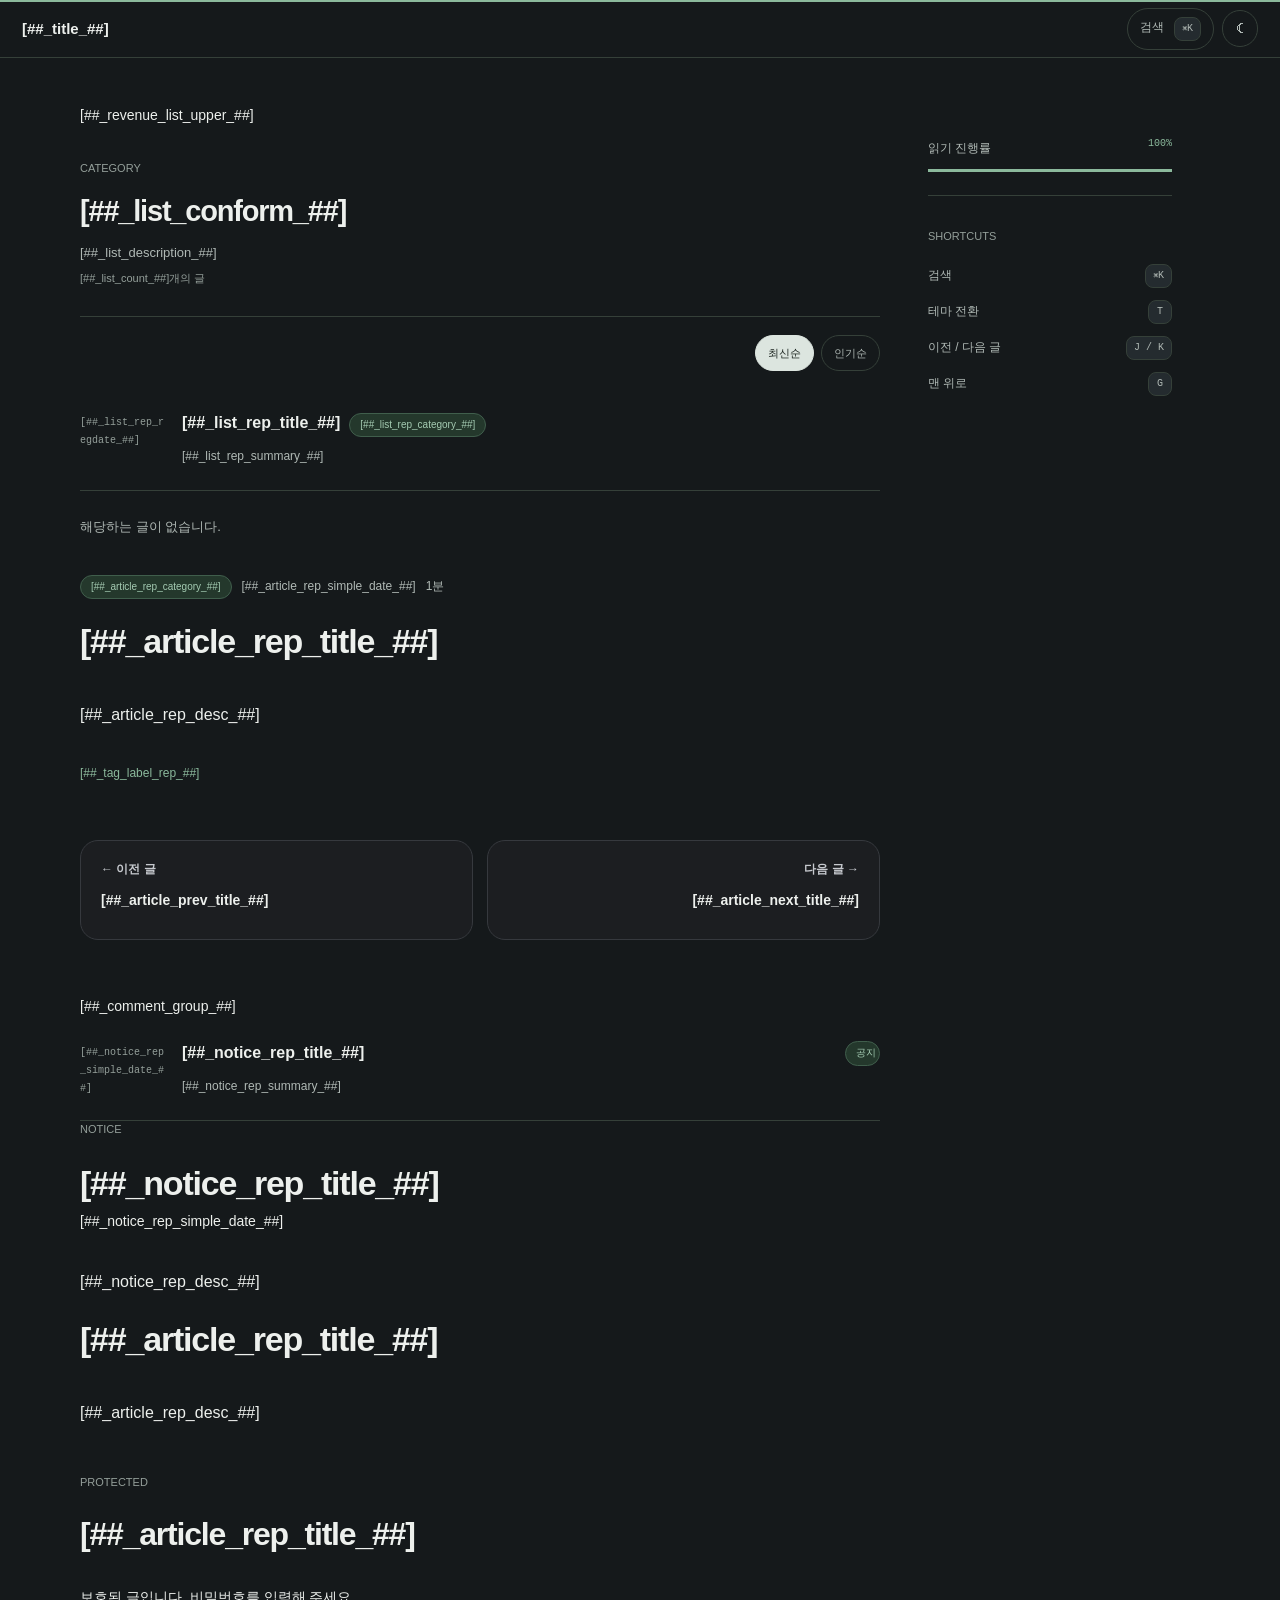
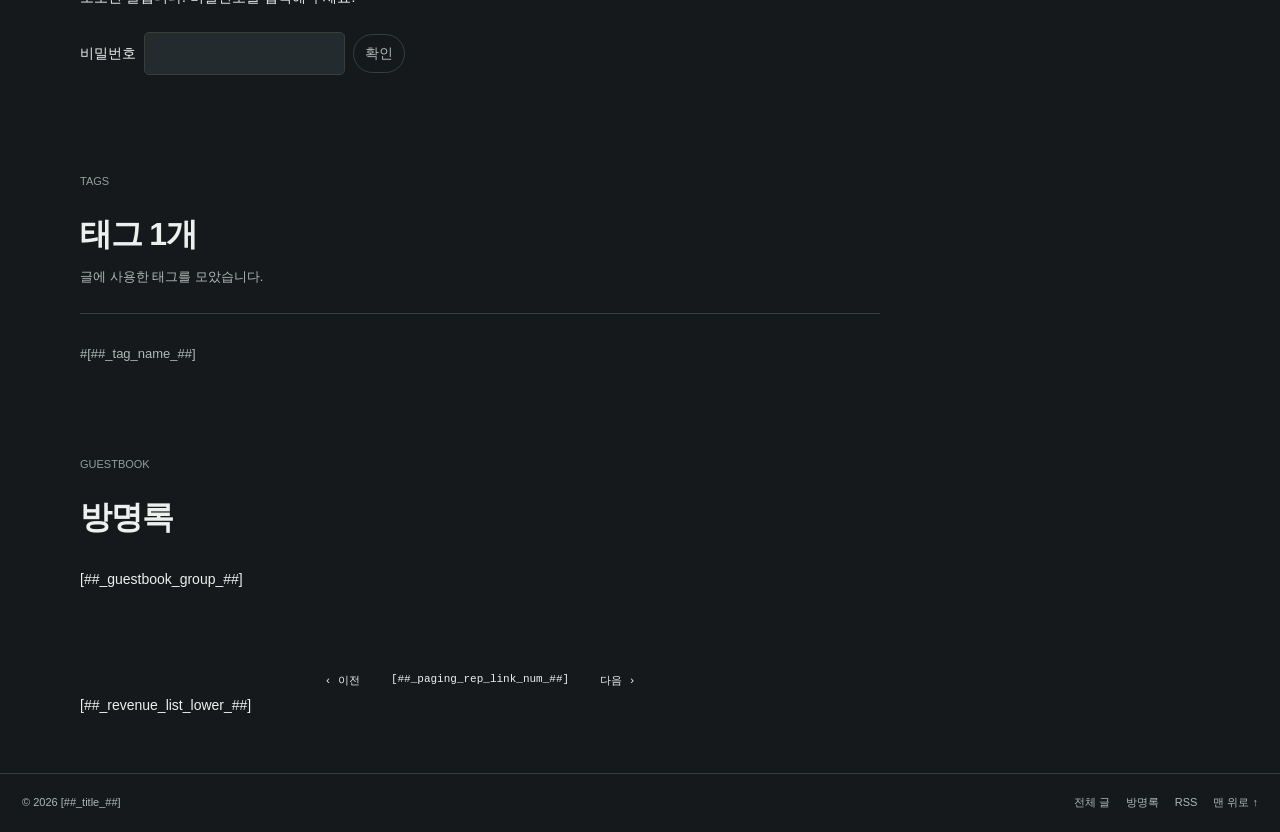
==== skin.html @ f2217ff1 "[FEAT] Tistory 스킨 제작" ====
<!doctype html>
<html lang="ko" data-theme="dark">
<head>
  <meta charset="utf-8">
  <meta name="viewport" content="width=device-width,initial-scale=1">
  <meta name="color-scheme" content="dark light">
  <title>[##_page_title_##]</title>
  <link rel="alternate" type="application/rss+xml" title="RSS" href="[##_rss_url_##]">
  <link rel="stylesheet" href="./style.css">
  <script>try{var t=localStorage.getItem('record-theme');if(t==='light'||t==='dark')document.documentElement.dataset.theme=t}catch(e){}</script>
  <script defer src="./images/config.js"></script>
  <script defer src="./images/script.js"></script>
</head>
<body id="[##_body_id_##]">
<s_t3>
  <a class="skip" href="#main">본문으로 이동</a>
  <div class="top-progress" aria-hidden="true"></div>
  <header class="topbar">
    <a class="brand" href="[##_blog_link_##]">[##_title_##]</a>
    <nav class="top-nav" aria-label="주요 메뉴">
      <a href="[##_blog_link_##]">글</a><a href="[##_blog_link_##]#series">시리즈</a><a href="[##_taglog_link_##]">태그</a>
      <s_if_var_about-url><a href="[##_var_about-url_##]">소개</a></s_if_var_about-url>
    </nav>
    <div class="breadcrumb" hidden></div>
    <div class="top-actions">
      <button type="button" data-search-open aria-label="검색 열기">검색 <kbd>⌘K</kbd></button>
      <button type="button" data-theme-toggle aria-label="라이트 모드로 전환">☾</button>
      <button type="button" class="mobile-menu" aria-controls="left-rail" aria-expanded="false">메뉴</button>
    </div>
  </header>
  <div class="layout">
    <aside class="rail" id="left-rail" aria-label="시리즈와 카테고리">
      <nav class="rail-mobile-links" aria-label="모바일 보조 메뉴"><a href="[##_taglog_link_##]">태그</a><a href="[##_guestbook_link_##]">방명록</a><s_if_var_about-url><a href="[##_var_about-url_##]">소개</a></s_if_var_about-url></nav>
      <section class="rail-series"><h2 class="eyebrow">SERIES</h2><div data-series-nav></div><p class="muted no-series" hidden>아직 등록한 시리즈가 없습니다.</p></section>
      <s_sidebar>
        <s_sidebar_element>
          <!-- 카테고리 -->
          <section class="rail-category"><h2 class="eyebrow">CATEGORY</h2>[##_category_list_##]</section>
        </s_sidebar_element>
      </s_sidebar>
      <a class="resume" data-resume hidden><span>읽던 곳으로 돌아가기</span><small data-resume-title></small><progress max="100" value="0" aria-label="저장된 읽기 진행률"></progress></a>
    </aside>
    <main id="main">
      <section class="home-intro">
        <s_if_var_current-note><span class="status-pill"><span aria-hidden="true">●</span> [##_var_current-note_##]</span></s_if_var_current-note>
        <h1>[##_var_hero-title_##]</h1>
        <p>[##_desc_##]</p>
        <div class="stats"><span data-total-posts hidden><b></b> posts</span><span><b data-series-count>0</b> series</span><span><b class="green">[##_count_today_##]</b> today</span></div>
      </section>
      <section class="series-section" id="series">
        <div class="section-line"><h2>이어 읽는 시리즈</h2><button type="button" data-series-all hidden>ALL →</button></div>
        <div class="series-grid" data-series-grid></div>
        <p class="empty" data-series-empty hidden>시리즈를 등록하면 이곳에서 이어 읽을 수 있습니다.</p>
      </section>
      [##_revenue_list_upper_##]
      <s_list>
        <section class="listing" data-current-category="[##_list_conform_##]">
          <header class="category-header"><p class="eyebrow">CATEGORY</p><h1>[##_list_conform_##]</h1><p>[##_list_description_##]</p><span class="result-count">[##_list_count_##]개의 글</span></header>
          <div class="section-line list-toolbar"><h2 class="home-list-title">최근 글</h2><nav class="category-filters" aria-label="카테고리 필터"></nav><div class="sort-controls" role="group" aria-label="정렬"><button type="button" data-sort="latest" aria-pressed="true">최신순</button><button type="button" data-sort="popular" aria-pressed="false">인기순</button></div></div>
          <div class="post-list" data-latest-list>
            <s_list_rep><article class="post-row" data-category="[##_list_rep_category_##]">
              <time>[##_list_rep_regdate_##]</time><div class="post-copy"><div class="post-title-line"><a class="post-link" href="[##_list_rep_link_##]">[##_list_rep_title_##]</a><span class="post-badge" data-post-badge hidden></span></div><p>[##_list_rep_summary_##]</p></div><span class="read-time" data-read-time></span>
            </article></s_list_rep>
            <s_list_empty><p class="empty">해당하는 글이 없습니다.</p></s_list_empty>
          </div>
          <div class="post-list" data-popular-list hidden></div><p class="popular-info muted" hidden>티스토리에서 제공한 블로그 인기글 중 해당 카테고리의 글입니다.</p>
        </section>
      </s_list>
      <s_article_rep>
        <s_index_article_rep><article class="post-row index-fallback" data-category="[##_article_rep_category_##]"><time>[##_article_rep_simple_date_##]</time><div class="post-copy"><div class="post-title-line"><a class="post-link" href="[##_article_rep_link_##]">[##_article_rep_title_##]</a><span class="post-badge" data-post-badge hidden></span></div><p>[##_article_rep_summary_##]</p></div><span class="read-time" data-read-time></span></article></s_index_article_rep>
        <s_permalink_article_rep>
          <article class="entry" data-post-url="[##_article_rep_link_##]" data-post-category="[##_article_rep_category_##]">
            <header class="entry-header"><div class="entry-meta"><a class="post-badge" href="[##_article_rep_category_link_##]">[##_article_rep_category_##]</a><span data-series-position hidden></span><time>[##_article_rep_simple_date_##]</time><span data-entry-time></span></div><h1>[##_article_rep_title_##]</h1></header>
            <div class="article-body">[##_article_rep_desc_##]</div>
            <s_tag_label><div class="entry-tags">[##_tag_label_rep_##]</div></s_tag_label>
            <nav class="post-neighbors" aria-label="이전 다음 글"><s_article_prev><a data-prev href="[##_article_prev_link_##]"><small>← 이전 글</small><span>[##_article_prev_title_##]</span></a></s_article_prev><s_article_next><a data-next href="[##_article_next_link_##]"><small>다음 글 →</small><span>[##_article_next_title_##]</span></a></s_article_next></nav>
            <section class="comments" aria-label="댓글">[##_comment_group_##]</section>
          </article>
        </s_permalink_article_rep>
      </s_article_rep>
      <s_notice_rep><s_index_article_rep><article class="post-row"><time>[##_notice_rep_simple_date_##]</time><div class="post-copy"><a class="post-link" href="[##_notice_rep_link_##]">[##_notice_rep_title_##]</a><p>[##_notice_rep_summary_##]</p></div><span class="post-badge">공지</span></article></s_index_article_rep><s_permalink_article_rep><article class="entry static-entry"><header class="entry-header"><p class="eyebrow">NOTICE</p><h1><a href="[##_notice_rep_link_##]">[##_notice_rep_title_##]</a></h1><time>[##_notice_rep_simple_date_##]</time></header><div class="article-body">[##_notice_rep_desc_##]</div></article></s_permalink_article_rep></s_notice_rep>
      <s_page_rep><article class="entry static-entry"><header class="entry-header"><h1>[##_article_rep_title_##]</h1></header><div class="article-body">[##_article_rep_desc_##]</div></article></s_page_rep>
      <s_article_protected><section class="protected"><p class="eyebrow">PROTECTED</p><h1>[##_article_rep_title_##]</h1><p>보호된 글입니다. 비밀번호를 입력해 주세요.</p><label for="[##_article_password_##]">비밀번호</label><input id="[##_article_password_##]" name="[##_article_password_##]" type="password" maxlength="16" onkeydown="if(event.key==='Enter'){[##_article_dissolve_##]}"><button type="button" onclick="[##_article_dissolve_##]">확인</button></section></s_article_protected>
      <s_tag><section class="tag-page"><p class="eyebrow">TAGS</p><h1>태그 <span data-tag-count></span></h1><p class="muted">글에 사용한 태그를 모았습니다.</p><div class="tag-cloud"><s_tag_rep><a href="[##_tag_link_##]" class="[##_tag_class_##]">#[##_tag_name_##]</a></s_tag_rep></div></section></s_tag>
      <s_guest><section class="guest-page"><p class="eyebrow">GUESTBOOK</p><h1>방명록</h1>[##_guestbook_group_##]</section></s_guest>
      <s_paging><nav class="pagination" aria-label="글 목록 페이지"><a [##_prev_page_##] class="[##_no_more_prev_##]" data-page-prev>‹ 이전</a><span><s_paging_rep><a [##_paging_rep_link_##]>[##_paging_rep_link_num_##]</a></s_paging_rep></span><a [##_next_page_##] class="[##_no_more_next_##]" data-page-next>다음 ›</a></nav></s_paging>
      <div class="load-more-wrap" hidden><button type="button" data-load-more>더 보기</button><span role="status" data-load-status></span></div>
      [##_revenue_list_lower_##]
    </main>
    <aside class="reading-rail" aria-label="본문 목차와 읽기 도구" hidden>
      <nav class="toc" aria-label="이 글의 목차"><h2 class="eyebrow">ON THIS PAGE</h2><ol></ol></nav>
      <div class="reading-meter"><div><span>읽기 진행률</span><span data-progress-label>0%</span></div><progress max="100" value="0" aria-label="읽기 진행률"></progress></div>
      <section class="shortcuts"><h2 class="eyebrow">SHORTCUTS</h2><p>검색 <kbd>⌘K</kbd></p><p>테마 전환 <kbd>T</kbd></p><p>이전 / 다음 글 <kbd>J / K</kbd></p><p>맨 위로 <kbd>G</kbd></p></section>
    </aside>
  </div>
  <footer class="footer"><span>© <span data-year></span> [##_title_##]</span><nav><a href="[##_blog_link_##]">전체 글</a><a href="[##_guestbook_link_##]">방명록</a><a href="[##_rss_url_##]">RSS</a><button type="button" data-top>맨 위로 ↑</button></nav></footer>
  <dialog id="search-dialog" aria-labelledby="search-title"><div class="search-dialog-head"><h2 id="search-title" class="eyebrow">SEARCH</h2><button type="button" data-search-close aria-label="검색 닫기">ESC</button></div><form class="search-form" role="search"><label class="sr-only" for="search-query">검색어</label><input type="search" id="search-query" name="q" placeholder="검색어를 입력하세요" autocomplete="off"><button type="submit">검색</button></form><p class="search-status muted" role="status"></p><div class="search-results"></div><a class="all-results" hidden>전체 검색 결과 보기 →</a></dialog>
  <div hidden id="popular-source"><s_sidebar><s_sidebar_element><!-- 인기글 데이터 --><s_rctps_popular_rep><article class="post-row" data-category="[##_rctps_rep_category_##]"><time>[##_rctps_rep_simple_date_##]</time><div class="post-copy"><div class="post-title-line"><a class="post-link" href="[##_rctps_rep_link_##]">[##_rctps_rep_title_##]</a><span class="post-badge">[##_rctps_rep_category_##]</span></div></div><span class="read-time" data-read-time></span></article></s_rctps_popular_rep></s_sidebar_element></s_sidebar></div>
</s_t3>
</body>
</html>
---- style.css ----
/* Record Dev — built for the supplied screenshots, without prior skin styles. */
:root{color-scheme:dark;--bg:#0c0f11;--panel:#14181b;--code:#090c0e;--text:#edf1f7;--muted:#8190a4;--subtle:#526174;--line:#1c2328;--green:#45ce58;--green-bg:#102718;--active:#dce1e8;--active-text:#17212b;--header:58px;--rail:236px;--mono:Consolas,'SFMono-Regular',monospace}
html[data-theme=light]{color-scheme:light;--bg:#f9faf9;--panel:#eff2f0;--code:#edf1ee;--text:#14201b;--muted:#556b60;--subtle:#728079;--line:#dde4df;--green:#228533;--green-bg:#e2f2e5;--active:#1e3025;--active-text:#fff}
*{box-sizing:border-box}html{scroll-behavior:smooth}body{margin:0;background:var(--bg);color:var(--text);font-family:-apple-system,BlinkMacSystemFont,'Segoe UI','Malgun Gothic',sans-serif;font-size:14px;line-height:1.8;overflow-wrap:anywhere}a{color:inherit;text-decoration:none}a:hover{color:var(--green)}button,input{font:inherit}button{cursor:pointer}button,a,input{touch-action:manipulation}button{border:1px solid var(--line);border-radius:5px;background:transparent;color:var(--muted);padding:6px 11px}button:hover{color:var(--text);background:var(--panel)}:focus-visible{outline:2px solid var(--green);outline-offset:4px}[hidden]{display:none!important}img{max-width:100%;height:auto}h1,h2,h3,p{margin-top:0}h1,h2,h3{color:var(--text)}h1{font-size:32px;line-height:1.5;letter-spacing:-1.2px}h2{font-size:17px;line-height:1.5}.muted{color:var(--muted)}.green{color:var(--green)}.eyebrow{font:10px/1.6 var(--mono);letter-spacing:3px;color:var(--subtle);font-weight:400;margin:0 0 19px}.sr-only{position:absolute;width:1px;height:1px;overflow:hidden;clip:rect(0,0,0,0);white-space:nowrap}.skip{position:absolute;top:-90px;left:20px;padding:10px;background:var(--green);color:var(--bg);z-index:100}.skip:focus{top:0}kbd{font:10px var(--mono);background:var(--panel);color:var(--muted);padding:2px 5px;border-radius:3px}progress{appearance:none;width:100%;height:3px;border:0;background:var(--line);display:block}progress::-webkit-progress-bar{background:var(--line)}progress::-webkit-progress-value{background:var(--green)}progress::-moz-progress-bar{background:var(--green)}
.topbar{height:var(--header);display:flex;align-items:center;gap:28px;padding:0 22px;border-bottom:1px solid var(--line);background:var(--bg);position:sticky;top:0;z-index:30}.brand{font-size:15px;font-weight:700;white-space:nowrap}.top-nav{display:flex;gap:23px;font-size:12px;color:var(--muted)}.top-actions{margin-left:auto;display:flex;align-items:center;gap:9px}.top-actions button{padding:4px 9px;font-size:12px}.top-actions kbd{margin-left:7px}.mobile-menu{display:none}.breadcrumb{font-size:12px;color:var(--muted)}.breadcrumb a{margin-right:10px}.top-progress{height:2px;position:fixed;top:0;left:0;width:0;background:var(--green);z-index:50;pointer-events:none}
.layout{max-width:1560px;margin:auto;display:grid;grid-template-columns:var(--rail) minmax(0,1fr);min-height:calc(100vh - 123px)}.rail{border-right:1px solid var(--line);padding:25px 23px;position:sticky;top:var(--header);align-self:start;max-height:calc(100dvh - var(--header));overflow:auto}.rail section+section{border-top:1px solid var(--line);margin-top:23px;padding-top:23px}.series-nav-link{display:flex;align-items:center;justify-content:space-between;gap:10px;padding:8px 0;font-size:13px}.series-nav-link small{font:10px var(--mono);color:var(--subtle)}.rail-category ul{list-style:none;padding:0;margin:0}.rail-category a{display:block;padding:8px 0;font-size:13px}.rail-category .c_cnt{float:right;color:var(--subtle);font:10px/2 var(--mono)}.rail-category .sub_category_list{padding-left:12px}.rail-category .link_tit{display:none}.rail .resume{margin-top:30px;background:var(--panel);border-radius:7px;padding:16px;display:block;font-size:12px}.resume small{display:block;color:var(--muted);font-size:11px;margin:7px 0 12px}.no-series{font-size:12px}#main{min-width:0;padding:0 42px 44px}.home-intro{padding:52px 0 36px;border-bottom:1px solid var(--line)}.status-pill{display:inline-block;background:var(--green-bg);color:var(--green);border-radius:20px;font-size:11px;padding:4px 12px;margin-bottom:23px}.status-pill span{font-size:9px;margin-right:5px}.home-intro h1{font-size:39px;line-height:1.4;margin:0 0 15px;letter-spacing:-1.8px}.home-intro>p{font-size:14px;color:var(--muted);margin:0 0 25px}.stats{display:flex;gap:25px;font:11px var(--mono);color:var(--subtle)}.stats b{font:600 15px var(--mono);color:var(--text);margin-right:5px}.stats b.green{color:var(--green)}.series-section{padding:32px 0;border-bottom:1px solid var(--line);scroll-margin-top:80px}.section-line{display:flex;justify-content:space-between;align-items:center;gap:16px;margin-bottom:18px}.section-line h2{margin:0}.section-line>button{border:0;color:var(--green);font:10px var(--mono)}.series-grid{display:grid;grid-template-columns:repeat(3,minmax(0,1fr));gap:14px}.series-card{display:block;padding:19px;border:1px solid var(--line);border-radius:7px}.series-card:hover{border-color:var(--green)}.series-card .eyebrow{margin-bottom:12px;font-size:9px}.series-card h3{font-size:15px;line-height:1.6;margin:0 0 13px}.series-card small{display:block;margin-top:12px;color:var(--muted);font-size:11px}.series-card small b{color:var(--green);font-weight:400}.listing{padding-top:31px}.category-filters{display:flex;flex-wrap:wrap;gap:6px;align-items:center;margin-left:auto}.category-filters a{font-size:11px;padding:4px 10px;border-radius:4px;color:var(--muted)}.category-filters .active{background:var(--active);color:var(--active-text)}.sort-controls{display:flex;gap:7px;margin-left:auto}.sort-controls button{font-size:11px;padding:4px 9px}.sort-controls [aria-pressed=true]{background:var(--active);color:var(--active-text);border-color:var(--active)}.post-row{display:grid;grid-template-columns:84px minmax(0,1fr) 35px;gap:18px;padding:22px 0;border-bottom:1px solid var(--line);align-items:start}.post-row time{padding-top:3px;font:10px/1.8 var(--mono);color:var(--subtle)}.post-title-line{display:flex;align-items:baseline;gap:9px;flex-wrap:wrap}.post-link{font-weight:650;font-size:16px;line-height:1.5}.post-copy p{font-size:12px;color:var(--muted);margin:8px 0 0;display:-webkit-box;-webkit-box-orient:vertical;-webkit-line-clamp:1;overflow:hidden}.post-badge{font-size:10px;font-weight:400;padding:1px 5px;line-height:1.8;border:1px solid color-mix(in srgb,var(--green) 24%,transparent);border-radius:3px;background:var(--green-bg);color:var(--green)}.read-time{font:11px/1.8 var(--mono);color:var(--muted);text-align:right;padding-top:4px}.load-more-wrap{text-align:center;margin-top:35px}.load-more-wrap button{font-size:12px;padding:9px 27px;color:var(--text)}.load-more-wrap [role=status]{display:block;font-size:12px;color:var(--muted);margin-top:8px}.category-header{padding:32px 0 26px;border-bottom:1px solid var(--line);margin:0 0 18px}.category-header h1{font-size:29px;margin:0 0 8px}.category-header .eyebrow{margin-bottom:12px}.category-header>p:not(.eyebrow){color:var(--muted);font-size:13px;margin:0}.result-count{font-size:11px;color:var(--subtle)}.pagination{display:flex;justify-content:center;gap:15px;font:11px var(--mono);margin:30px 0 0}.pagination>span{display:flex;gap:7px;flex-wrap:wrap}.pagination a{min-width:28px;padding:5px 8px;text-align:center;display:inline-block;border-radius:4px}.pagination .selected{display:inline-block;color:var(--bg);background:var(--green);padding:4px 8px;border-radius:4px}.pagination .no-more-prev,.pagination .no-more-next{display:none}.popular-info{font-size:11px;margin-top:15px}.empty{font-size:13px;color:var(--muted);padding:24px 0}
body:not(#tt-body-index) .home-intro,body:not(#tt-body-index) .series-section,body:not(#tt-body-index) .rail{display:none}body:not(#tt-body-index) .layout{display:block;max-width:1200px}body:not(#tt-body-index) #main{padding:0 40px 44px}body:not(#tt-body-index) .home-list-title,body:not(#tt-body-index) .category-filters{display:none}#tt-body-index .category-header,#tt-body-index .sort-controls{display:none}body:not(#tt-body-index) .listing{padding-top:0}.index-fallback{margin-top:15px}.has-listing .index-fallback{display:none}
.has-entry .layout{display:grid!important;grid-template-columns:minmax(0,800px) 244px;gap:48px;max-width:1240px;padding:0 40px}.has-entry #main{padding:45px 0 55px!important}.has-entry .top-nav{display:none}.entry-header{margin-bottom:32px}.entry-meta{display:flex;gap:10px;align-items:center;flex-wrap:wrap;color:var(--muted);font-size:12px}.entry-header h1{font-size:34px;line-height:1.5;margin:17px 0 0}.article-body{font-size:16px;line-height:1.95;color:var(--text);min-width:0}.article-body p{margin:1.1em 0}.article-body h2{font-size:24px;line-height:1.5;margin:36px 0 16px;scroll-margin-top:90px;letter-spacing:-.5px}.article-body h3{font-size:19px;margin:30px 0 12px;scroll-margin-top:90px}.article-body a{color:var(--green);text-decoration:underline;text-underline-offset:3px}.article-body blockquote{border-left:2px solid var(--green);padding:5px 20px;margin:25px 0;background:var(--panel);color:var(--muted)}.article-body img{border-radius:6px}.article-body figure{margin:25px 0}.article-body figcaption{color:var(--muted);font-size:12px;text-align:center}.article-body iframe{max-width:100%}.article-body table{display:block;overflow-x:auto;border-collapse:collapse;max-width:100%;font-size:14px}.article-body td,.article-body th{border:1px solid var(--line);padding:9px 13px}.article-body th{background:var(--panel)}.article-body hr{border:0;border-top:1px solid var(--line);margin:30px 0}.article-body ul,.article-body ol{padding-left:24px}.article-body code{font-family:var(--mono)}.article-body :not(pre)>code{font-size:.88em;padding:2px 5px;background:var(--panel);color:var(--green);border-radius:3px}.article-body pre{margin:25px 0;padding:20px;background:var(--code);color:var(--text);font:13px/1.9 var(--mono);white-space:pre;overflow-x:auto;max-width:100%;border:1px solid var(--line);border-radius:7px;tab-size:2}.article-body pre code{display:block;background:transparent;padding:0;color:inherit}.code-shell{border:1px solid var(--line);border-radius:7px;overflow:hidden;margin:26px 0;background:var(--code)}.code-shell pre{margin:0;border:0;border-radius:0}.code-bar{display:flex;align-items:center;gap:5px;background:var(--panel);padding:0 12px;min-height:43px}.code-bar button{font:10px var(--mono);border:0;border-radius:0;padding:14px 10px;white-space:nowrap}.code-bar .code-tab[aria-selected=true]{color:var(--text);border-bottom:2px solid var(--green)}.code-bar .copy-code{margin-left:auto;font-size:9px;padding:4px 7px;background:var(--bg);border-radius:3px}.code-bar{overflow-x:auto}.code-shell .tok-comment{color:var(--subtle)}.code-shell .tok-string{color:#bcba83}.code-shell .tok-keyword{color:#a0b8f7}.code-shell .tok-number{color:#70cfa0}.article-body .note-summary{border-left:2px solid var(--green);background:var(--panel);padding:18px 20px;margin:25px 0}.article-body mark{color:inherit;background:color-mix(in srgb,var(--green) 22%,transparent)}.article-body .note-summary p{margin:0}.article-body .note-title{font-size:12px;color:var(--green);margin-bottom:6px}.entry-tags{display:flex;gap:8px;flex-wrap:wrap;margin:32px 0;font-size:12px;color:var(--green)}.post-neighbors{display:grid;grid-template-columns:1fr 1fr;gap:18px;padding:26px 0;border-top:1px solid var(--line);border-bottom:1px solid var(--line)}.post-neighbors a{display:flex;flex-direction:column;font-size:14px}.post-neighbors small{color:var(--muted);font-size:11px}.post-neighbors a:last-child{text-align:right}.comments{margin-top:30px}.reading-rail{padding-top:48px;position:sticky;top:var(--header);max-height:calc(100dvh - var(--header));overflow:auto;align-self:start}.toc ol{list-style:none;margin:0;padding:0 0 0 14px;border-left:1px solid var(--line);font-size:12px}.toc li{margin:9px 0}.toc a{color:var(--muted)}.toc a[aria-current=true]{color:var(--green)}.toc .depth-3{padding-left:12px}.reading-meter{margin:32px 0;padding-bottom:23px;border-bottom:1px solid var(--line)}.reading-meter>div{display:flex;justify-content:space-between;font-size:12px;color:var(--muted);margin-bottom:9px}.reading-meter [data-progress-label]{color:var(--green);font:10px var(--mono)}.shortcuts p{display:flex;justify-content:space-between;font-size:12px;color:var(--muted);margin:8px 0}.footer{border-top:1px solid var(--line);display:flex;justify-content:space-between;gap:16px;padding:19px 22px;font-size:11px;color:var(--muted)}.footer nav{display:flex;gap:16px;align-items:center}.footer button{font-size:11px;border:0;padding:0}.tag-page,.guest-page,.protected{padding:45px 0}.tag-page h1{margin:0 0 7px}.tag-page .muted{font-size:13px}.tag-cloud{display:flex;align-items:baseline;gap:10px;flex-wrap:wrap;border-top:1px solid var(--line);padding-top:27px;margin-top:25px}.tag-cloud a{font-size:13px;color:var(--muted)}.tag-cloud .cloud1{font-size:22px;color:var(--green);font-weight:650}.tag-cloud .cloud2{font-size:18px;color:var(--text)}.protected input{padding:8px 12px;background:var(--panel);border:1px solid var(--line);border-radius:5px;color:var(--text);margin:8px;max-width:100%}
dialog{color:var(--text);background:var(--bg);border:1px solid var(--line);border-radius:9px;width:min(760px,calc(100% - 32px));max-height:80dvh;padding:24px;margin:12vh auto;box-shadow:0 30px 90px #0008}dialog::backdrop{background:#000a;backdrop-filter:blur(3px)}.search-dialog-head{display:flex;justify-content:space-between;align-items:center;margin-bottom:16px}.search-dialog-head h2{margin:0}.search-dialog-head button{font:10px var(--mono);padding:3px 7px}.search-form{display:flex;border:1px solid var(--line);background:var(--panel);border-radius:6px;overflow:hidden}.search-form:focus-within{border-color:var(--green)}.search-form input{min-width:0;flex:1;border:0;background:transparent;color:var(--text);padding:12px;outline:none;font-size:16px}.search-form button{border:0;font-size:12px}.search-status{font-size:12px;margin:14px 0}.search-results .search-hit{display:block;border-top:1px solid var(--line);padding:17px 0}.search-hit strong{font-size:14px}.search-hit p{font-size:12px;color:var(--muted);margin:4px 0}.search-hit mark{background:var(--green-bg);color:var(--green)}.all-results{display:block;font-size:12px;color:var(--green);margin-top:15px}
.code-bar-wrap{display:flex;background:var(--panel);align-items:center;gap:8px;padding-right:12px}.code-bar-wrap .code-bar{min-width:0;flex:1}.code-bar-wrap .copy-code{flex-shrink:0;font:9px var(--mono);padding:4px 7px;border:0;border-radius:3px;background:var(--bg);color:var(--muted)}
@media(min-width:1500px){.topbar{padding-left:max(22px,calc((100vw - 1516px)/2))}}
@media(max-width:1000px){:root{--rail:200px}.rail{padding:24px 16px}#main{padding-left:26px;padding-right:26px}.home-intro h1{font-size:31px}.has-entry .layout{grid-template-columns:minmax(0,1fr) 200px;gap:30px;padding:0 28px}.series-grid{gap:9px}.series-card{padding:14px}.post-row{grid-template-columns:72px minmax(0,1fr) 30px;gap:12px}.home-intro{padding-top:40px}}
@media(max-width:760px){:root{--header:56px}.topbar{padding:0 16px;gap:14px}.brand{font-size:14px;max-width:180px;overflow:hidden;text-overflow:ellipsis}.top-nav{gap:12px;font-size:11px}.top-actions kbd{display:none}.mobile-menu{display:block}.layout{display:block}.rail{display:none;position:fixed;top:var(--header);bottom:0;left:0;z-index:25;width:240px;background:var(--bg);box-shadow:30px 0 80px #0007}.rail.is-open{display:block!important}#main,body:not(#tt-body-index) #main{padding:0 20px 38px}.home-intro h1{font-size:29px}.home-intro{padding:35px 0 28px}.home-intro>p{font-size:13px}.series-section{padding:25px 0}.series-grid{grid-template-columns:1fr}.series-card{padding:18px}.series-card h3{margin-bottom:12px}.category-filters{gap:2px}.section-line{flex-wrap:wrap}.category-filters a{padding:4px 7px}.post-row{grid-template-columns:minmax(0,1fr) 28px;gap:7px 10px;padding:20px 0}.post-row time{grid-column:1;grid-row:1}.post-copy{grid-column:1;grid-row:2}.read-time{grid-column:2;grid-row:1/3}.post-link{font-size:15px}.post-copy p{-webkit-line-clamp:2;font-size:12px}.has-entry .layout{display:flex!important;flex-direction:column;gap:0;padding:0 20px}.has-entry #main{padding:0 0 30px!important}.reading-rail{position:static;order:-1;padding:22px 0;max-height:none}.toc{border-bottom:1px solid var(--line);padding-bottom:16px}.toc .eyebrow{margin-bottom:10px}.toc ol{columns:2;font-size:11px}.reading-meter{margin:15px 0 0;border:0;padding:0}.shortcuts{display:none}.entry-header{padding-top:20px}.entry-header h1{font-size:28px}.article-body{font-size:15px}.article-body h2{font-size:21px}.breadcrumb{display:none!important}.has-entry .mobile-menu{display:none}.footer{flex-wrap:wrap;padding:18px 20px;font-size:10px}.footer nav{gap:13px}.stats{gap:20px}.tag-page,.guest-page{padding-top:30px}}
@media(max-width:440px){.top-nav a:nth-child(n+3){display:none}.top-actions{gap:5px}.top-actions button{padding:4px 7px;font-size:10px}.topbar{gap:10px}.top-nav{gap:10px}.brand{max-width:140px;font-size:12px}.home-intro h1{font-size:26px}.category-filters{width:100%;margin-left:0}.post-neighbors{grid-template-columns:1fr}.post-neighbors a:last-child{text-align:left}.toc ol{columns:1}}
.rail-mobile-links{display:none}@media(max-width:760px){.rail-mobile-links{display:flex;gap:16px;font-size:12px;padding-bottom:20px;margin-bottom:22px;border-bottom:1px solid var(--line)}}
/* Green accents and natural, untracked section labels. */
:root{--green:#45ce58;--green-bg:#102718;--badge-text:#73df83;--badge-bg:#102718;--badge-border:#244b2b}
html[data-theme=light]{--green:#228533;--green-bg:#e2f2e5;--badge-text:#236f30;--badge-bg:#e2f2e5;--badge-border:#bfdec5}
.eyebrow{letter-spacing:0;font-family:inherit;font-size:11px}
.series-card .eyebrow{font-size:10px}
.stats b,.series-nav-link small,.rail-category .c_cnt{color:var(--green)}
.post-badge{display:inline-flex;align-items:center;padding:3px 10px;line-height:1.65;border-radius:999px;border:1px solid var(--badge-border);background:var(--badge-bg);color:var(--badge-text);white-space:nowrap}
a.post-badge:hover{color:var(--badge-text);border-color:var(--badge-text)}
.entry-tags a{display:inline-flex;align-items:center;padding:3px 10px;border:1px solid var(--badge-border);border-radius:999px;background:var(--badge-bg);color:var(--badge-text)}
/* Neutral previous/next navigation cards in both themes. */
.post-neighbors{border:0;padding:24px 0;gap:14px}
.post-neighbors a{--nav-bg:#1c1e21;--nav-border:#36393e;--nav-label:#c6c9ce;--nav-hover:#292c30;min-width:0;min-height:100px;padding:18px 20px;border:1px solid var(--nav-border);border-radius:12px;background:var(--nav-bg);color:var(--text);gap:8px;transition:background .18s,border-color .18s}
.post-neighbors a[data-next]{text-align:right}
.post-neighbors a[data-prev]{text-align:left}
.post-neighbors small{color:var(--nav-label);font-size:12px;font-weight:650}
.post-neighbors a span{font-weight:600;line-height:1.6}
.post-neighbors a:hover{background:var(--nav-hover);border-color:var(--nav-label);color:var(--text)}
html[data-theme=light] .post-neighbors a{--nav-bg:#f2f3f4;--nav-border:#d8dadd;--nav-label:#555b63;--nav-hover:#e6e8eb}
/* Home: separate content cards on a quiet tinted canvas. */
#tt-body-index{--home-canvas:#0c0f11;--home-card:#151a1e;--home-border:#283139;--home-shadow:0 2px 8px #0001;background:var(--home-canvas)}
html[data-theme=light] #tt-body-index{--home-canvas:#f0f2f5;--home-card:#fff;--home-border:#dfe3e8;--home-shadow:0 2px 8px #18253604;background:var(--home-canvas)}
#tt-body-index .topbar,#tt-body-index .footer{background:var(--home-card)}
#tt-body-index .layout{gap:26px;padding:28px 28px 0}
#tt-body-index #main{padding:0 0 44px;background:transparent}
#tt-body-index .rail{padding:0;border:0;background:transparent;top:calc(var(--header) + 28px);max-height:calc(100dvh - var(--header) - 44px)}
#tt-body-index .rail section{padding:20px;background:var(--home-card);border:1px solid var(--home-border);border-radius:12px;box-shadow:var(--home-shadow)}
#tt-body-index .rail section+section{margin-top:16px}
#tt-body-index .home-intro{padding:30px 32px;background:var(--home-card);border:1px solid var(--home-border);border-radius:14px;box-shadow:var(--home-shadow)}
#tt-body-index .home-intro h1{font-size:34px}
#tt-body-index .series-section{padding:28px 0 0;border:0}
#tt-body-index .series-card{background:var(--home-card);border-color:var(--home-border);border-radius:12px;box-shadow:var(--home-shadow)}
#tt-body-index .series-card:hover{border-color:var(--green)}
#tt-body-index .listing{padding-top:28px}
#tt-body-index .post-row{background:var(--home-card);border:1px solid var(--home-border);border-radius:12px;padding:23px 24px;margin-bottom:12px;box-shadow:var(--home-shadow)}
#tt-body-index .post-row:hover{border-color:var(--green)}
#tt-body-index .post-copy p{-webkit-line-clamp:2}
#tt-body-index .load-more-wrap button{background:var(--home-card);border-color:var(--home-border);border-radius:8px}
@media(max-width:1000px) and (min-width:761px){#tt-body-index .layout{gap:20px;padding:24px 20px 0;grid-template-columns:210px minmax(0,1fr)}#tt-body-index .series-grid{grid-template-columns:1fr}}
@media(max-width:760px){#tt-body-index .layout{padding:20px 16px 0}#tt-body-index .rail{padding:16px;top:var(--header);max-height:calc(100dvh - var(--header));background:var(--home-canvas)}#tt-body-index .home-intro{padding:24px 20px}#tt-body-index .home-intro h1{font-size:28px}#tt-body-index .post-row{padding:18px}#tt-body-index .rail-mobile-links{padding:12px 4px}}
/* Timeline home: open margins, a continuous reading column, no card grid. */
#tt-body-index .layout{max-width:1480px;grid-template-columns:190px minmax(0,1fr) 220px;gap:0;padding:0 28px;align-items:start}
#tt-body-index .home-intro{grid-column:1;grid-row:1;padding:54px 24px 40px 0;border:0;border-radius:0;box-shadow:none;background:transparent;position:sticky;top:var(--header)}
#tt-body-index .home-intro h1{font-size:23px;line-height:1.65;letter-spacing:-.7px;margin-bottom:22px;font-weight:600}
#tt-body-index .home-intro>p{font-size:13px;line-height:1.95;word-break:keep-all}
#tt-body-index .status-pill{padding:0;background:transparent;font-size:10px;margin-bottom:20px}
#tt-body-index .stats{flex-wrap:wrap;gap:12px;font-size:10px;padding-top:20px;border-top:1px solid var(--home-border)}
#tt-body-index #main{grid-column:2;grid-row:1;min-height:calc(100vh - 123px);padding:34px 32px 48px;background:var(--home-card)}
#tt-body-index .rail{grid-column:3;grid-row:1;display:flex;flex-direction:column;padding:38px 0 28px 26px;background:transparent;top:var(--header);max-height:calc(100dvh - var(--header));border:0}
#tt-body-index .rail section{background:transparent;border:0;border-radius:0;box-shadow:none;padding:0}
#tt-body-index .rail section+section{border-top:1px solid var(--home-border);padding-top:24px;margin-top:24px}
#tt-body-index .rail h2{font-family:inherit;font-size:13px;font-weight:650;color:var(--text);margin-bottom:14px}
#tt-body-index .rail-category .c_cnt,#tt-body-index .series-nav-link small{color:var(--subtle)}
#tt-body-index .rail .series-section{margin-top:26px;padding-top:24px;border-top:1px solid var(--home-border)}
#tt-body-index .series-grid{grid-template-columns:1fr;gap:18px}
#tt-body-index .series-card{padding:0;border:0;border-radius:0;background:transparent;box-shadow:none}
#tt-body-index .series-card .eyebrow{display:none}
#tt-body-index .series-card h3{font-size:12px;font-weight:500;margin-bottom:8px}
#tt-body-index .series-card small{margin-top:7px;font-size:10px}
#tt-body-index .listing{padding-top:0}
#tt-body-index .list-toolbar{margin-bottom:26px}
#tt-body-index .home-list-title{font-size:13px;color:var(--muted);font-weight:500}
#tt-body-index .category-filters{display:none}
#tt-body-index .timeline-month{font-size:15px;margin:26px 0 18px;letter-spacing:0}
#tt-body-index .post-row{position:relative;grid-template-columns:58px minmax(0,1fr);gap:20px;padding:0 0 34px;margin:0;border:0;border-radius:0;box-shadow:none;background:transparent}
#tt-body-index .post-row:before{content:'';position:absolute;left:64px;top:8px;bottom:-8px;border-left:1px solid var(--home-border)}
#tt-body-index .post-row:after{content:'';position:absolute;left:61px;top:8px;width:7px;height:7px;border-radius:50%;background:var(--green)}
#tt-body-index .post-row time{font-size:11px;color:var(--muted);padding-top:1px}
#tt-body-index .post-copy{padding-left:10px}
#tt-body-index .post-title-line{flex-direction:column;align-items:flex-start;gap:6px}
#tt-body-index .post-badge{order:-1;padding:0;border:0;border-radius:0;background:transparent;color:var(--green);font-size:11px}
#tt-body-index .post-link{font-size:16px;font-weight:650;line-height:1.65}
#tt-body-index .post-copy p{font-size:13px;line-height:1.85;margin-top:9px;-webkit-line-clamp:2}
#tt-body-index .read-time{grid-column:2;text-align:left;padding:0 0 0 10px;margin-top:-13px;font-size:10px}
#tt-body-index .read-time:empty{display:none}
@media(max-width:1100px) and (min-width:761px){#tt-body-index .layout{grid-template-columns:minmax(0,1fr) 210px;padding:0 24px}#tt-body-index .home-intro{grid-column:1/-1;grid-row:1;position:static;padding:28px 0}#tt-body-index .home-intro h1{font-size:26px;margin-bottom:10px}#tt-body-index .home-intro>p{margin-bottom:10px}#tt-body-index .stats{border:0;padding:0}#tt-body-index #main,#tt-body-index .rail{grid-row:2}#tt-body-index #main{grid-column:1}#tt-body-index .rail{grid-column:2}}
@media(max-width:760px){#tt-body-index .layout{display:block;padding:0}#tt-body-index .home-intro{position:static;padding:26px 20px}#tt-body-index .home-intro h1{font-size:25px;line-height:1.5;margin-bottom:12px}#tt-body-index .home-intro>p{margin-bottom:16px}#tt-body-index .stats{border:0;padding:0}#tt-body-index #main{padding:24px 18px 36px}#tt-body-index .rail{display:none;padding:24px;left:auto;right:0;width:270px;background:var(--home-canvas)}#tt-body-index .rail.is-open{display:flex!important}#tt-body-index .post-row{grid-template-columns:43px minmax(0,1fr);gap:15px;padding:0 0 28px}#tt-body-index .post-row:before{left:49px}#tt-body-index .post-row:after{left:46px}#tt-body-index .post-copy{grid-column:2;grid-row:1}#tt-body-index .read-time{grid-column:2;grid-row:2}#tt-body-index .post-link{font-size:15px}#tt-body-index .post-row time{font-size:10px}#tt-body-index .timeline-month{margin-top:20px}}
/* Selected pair: 06 Neutral Ink (light), 08 Graphite Green (dark). */
:root{--bg:#15191b;--panel:#242b2f;--code:#121719;--text:#edf0ed;--muted:#b0b9b5;--subtle:#949f9a;--line:#354039;--green:#8bb99c;--green-bg:#24382c;--badge-text:#a4cbb2;--badge-bg:#24382c;--badge-border:#405e4c;--active:#dce5df;--active-text:#19221d}
html[data-theme=light]{--bg:#f1f2f3;--panel:#e9ecef;--code:#f5f6f7;--text:#20262d;--muted:#596570;--subtle:#68747f;--line:#dce1e5;--green:#53616c;--green-bg:#e9edf0;--badge-text:#46545f;--badge-bg:#e9edf0;--badge-border:#ccd4da;--active:#3f4c57;--active-text:#fff}
#tt-body-index{--home-canvas:#15191b;--home-card:#1c2124;--home-border:#3b4547;--home-shadow:none}
html[data-theme=light] #tt-body-index{--home-canvas:#f1f2f3;--home-card:#fff;--home-border:#dce1e5;--home-shadow:none}
#tt-body-index .topbar,#tt-body-index .footer{background:var(--bg)}
html[data-theme=light] #tt-body-index .topbar,html[data-theme=light] #tt-body-index .footer{background:#fff}
#tt-body-index .home-intro h1{word-break:keep-all;font-weight:650}
#tt-body-index .timeline-month{font-size:18px;font-weight:650}
#tt-body-index .post-link{font-size:22px;line-height:1.5;font-weight:650;letter-spacing:-.4px;word-break:keep-all}
#tt-body-index .post-copy p{font-size:14px;line-height:1.8}
#tt-body-index .post-badge{font-size:12px}
#tt-body-index .read-time{font-size:11px}
html[data-theme=light] #tt-body-index .post-link{font-size:20px}
html[data-theme=light] #tt-body-index .post-row{row-gap:15px;padding-bottom:28px}
html[data-theme=light] #tt-body-index .post-copy p{-webkit-line-clamp:1;margin-top:7px}
html[data-theme=light] #tt-body-index .read-time{margin-top:-9px}
@media(max-width:760px){#tt-body-index .post-link,html[data-theme=light] #tt-body-index .post-link{font-size:17px}#tt-body-index .post-copy p{font-size:13px}html[data-theme=light] #tt-body-index .post-copy p{-webkit-line-clamp:2}}
/* Highlight the full timeline row, not only its title. */
#tt-body-index{--row-hover:#26332c}
html[data-theme=light] #tt-body-index{--row-hover:#f0f2f4}
#tt-body-index .post-row{transition:background-color .16s ease;}
#tt-body-index .post-row:focus-within{background-color:var(--row-hover)}
#tt-body-index .post-row:focus-within .post-link{color:var(--green)}
@media(hover:hover){#tt-body-index .post-row:hover{background-color:var(--row-hover)}#tt-body-index .post-row:hover .post-link{color:var(--green)}}
@media(prefers-reduced-motion:reduce){#tt-body-index .post-row{transition:none}}
/* Give each timeline entry a rounded, comfortably padded hover area. */
#tt-body-index .post-row,
html[data-theme=light] #tt-body-index .post-row{padding:20px 22px;margin:0 0 14px;border-radius:14px;row-gap:12px}
#tt-body-index .post-row:before{left:86px;top:28px;bottom:-42px}
#tt-body-index .post-row:after{left:83px;top:28px}
#tt-body-index .post-row:has(+ .timeline-month):before,
#tt-body-index .post-row:last-child:before{bottom:20px}
#tt-body-index .read-time,
html[data-theme=light] #tt-body-index .read-time{margin-top:0}
@media(max-width:760px){#tt-body-index .post-row,html[data-theme=light] #tt-body-index .post-row{padding:18px 12px;margin-bottom:12px;border-radius:12px;row-gap:10px}#tt-body-index .post-row:before{left:61px;top:26px;bottom:-38px}#tt-body-index .post-row:after{left:58px;top:26px}#tt-body-index .post-row:has(+ .timeline-month):before,#tt-body-index .post-row:last-child:before{bottom:18px}}
/* Consistent breathing room for compact controls and shortcut keycaps. */
.top-actions{gap:8px}
.top-actions button,.search-dialog-head button,.sort-controls button{min-height:36px;padding:8px 12px;border-radius:9px;line-height:1.3}
.top-actions button[data-theme-toggle]{min-width:36px;font-size:16px;padding:7px 10px}
.search-dialog-head{gap:18px;margin-bottom:20px;align-items:center}
.search-dialog-head button{min-width:48px;font-size:11px;background:var(--panel);flex-shrink:0}
.search-form{padding:5px;gap:6px;border-radius:10px;align-items:center}
.search-form input{padding:10px 12px}
.search-form button{padding:9px 14px;min-height:36px;border-radius:7px;flex-shrink:0;background:var(--panel)}
kbd{display:inline-flex;align-items:center;justify-content:center;min-width:24px;min-height:24px;padding:4px 7px;border:1px solid var(--line);border-radius:6px;line-height:1.2}
.shortcuts p{gap:14px;margin:12px 0;align-items:center}
.code-bar-wrap .copy-code,.code-bar .copy-code{padding:7px 10px;min-height:30px;border-radius:7px;margin:5px 0}
@media(max-width:440px){.topbar{gap:8px}.top-actions{gap:5px}.top-actions button{padding:7px 9px;min-height:34px}.top-actions button[data-theme-toggle]{min-width:34px;padding:6px 8px}.post-neighbors a[data-next]{text-align:left}}
/* Longer list excerpts, without estimated reading-time labels. */
.post-row .read-time,#tt-body-index .post-row .read-time{display:none}
.post-copy p,#tt-body-index .post-copy p,html[data-theme=light] #tt-body-index .post-copy p{-webkit-line-clamp:3;line-height:1.85}
/* Scale timeline markers without shifting the line or article layout. */
#tt-body-index .post-row:after{transform:scale(1);transform-origin:center;transition:transform .2s ease;pointer-events:none}
#tt-body-index .post-row:focus-within:after{transform:scale(1.7)}
@media(hover:hover){#tt-body-index .post-row:hover:after{transform:scale(1.7)}}
@media(prefers-reduced-motion:reduce){#tt-body-index .post-row:after{transition:none}}
/* Align the series heading/action and tighten the home introduction. */
#tt-body-index .rail .section-line{align-items:center;gap:10px}
#tt-body-index .rail .section-line h2{margin:0;line-height:1.5}
#tt-body-index .rail .section-line>button{display:inline-flex;align-items:center;justify-content:center;line-height:1.5;margin:0;padding:6px 10px;flex-shrink:0}
#tt-body-index .home-intro .status-pill{margin-bottom:8px;line-height:1.5}
/* Soft pill-shaped action buttons; code tabs keep their tab silhouette. */
button:not(.code-tab),.top-actions button,.search-dialog-head button,.sort-controls button,.search-form button,.code-bar-wrap .copy-code,.code-bar .copy-code,#tt-body-index .load-more-wrap button{border-radius:999px}
kbd{border-radius:8px}
.post-neighbors a{border-radius:18px}
@media(prefers-reduced-motion:reduce){html{scroll-behavior:auto}.post-neighbors a{transition:none}}
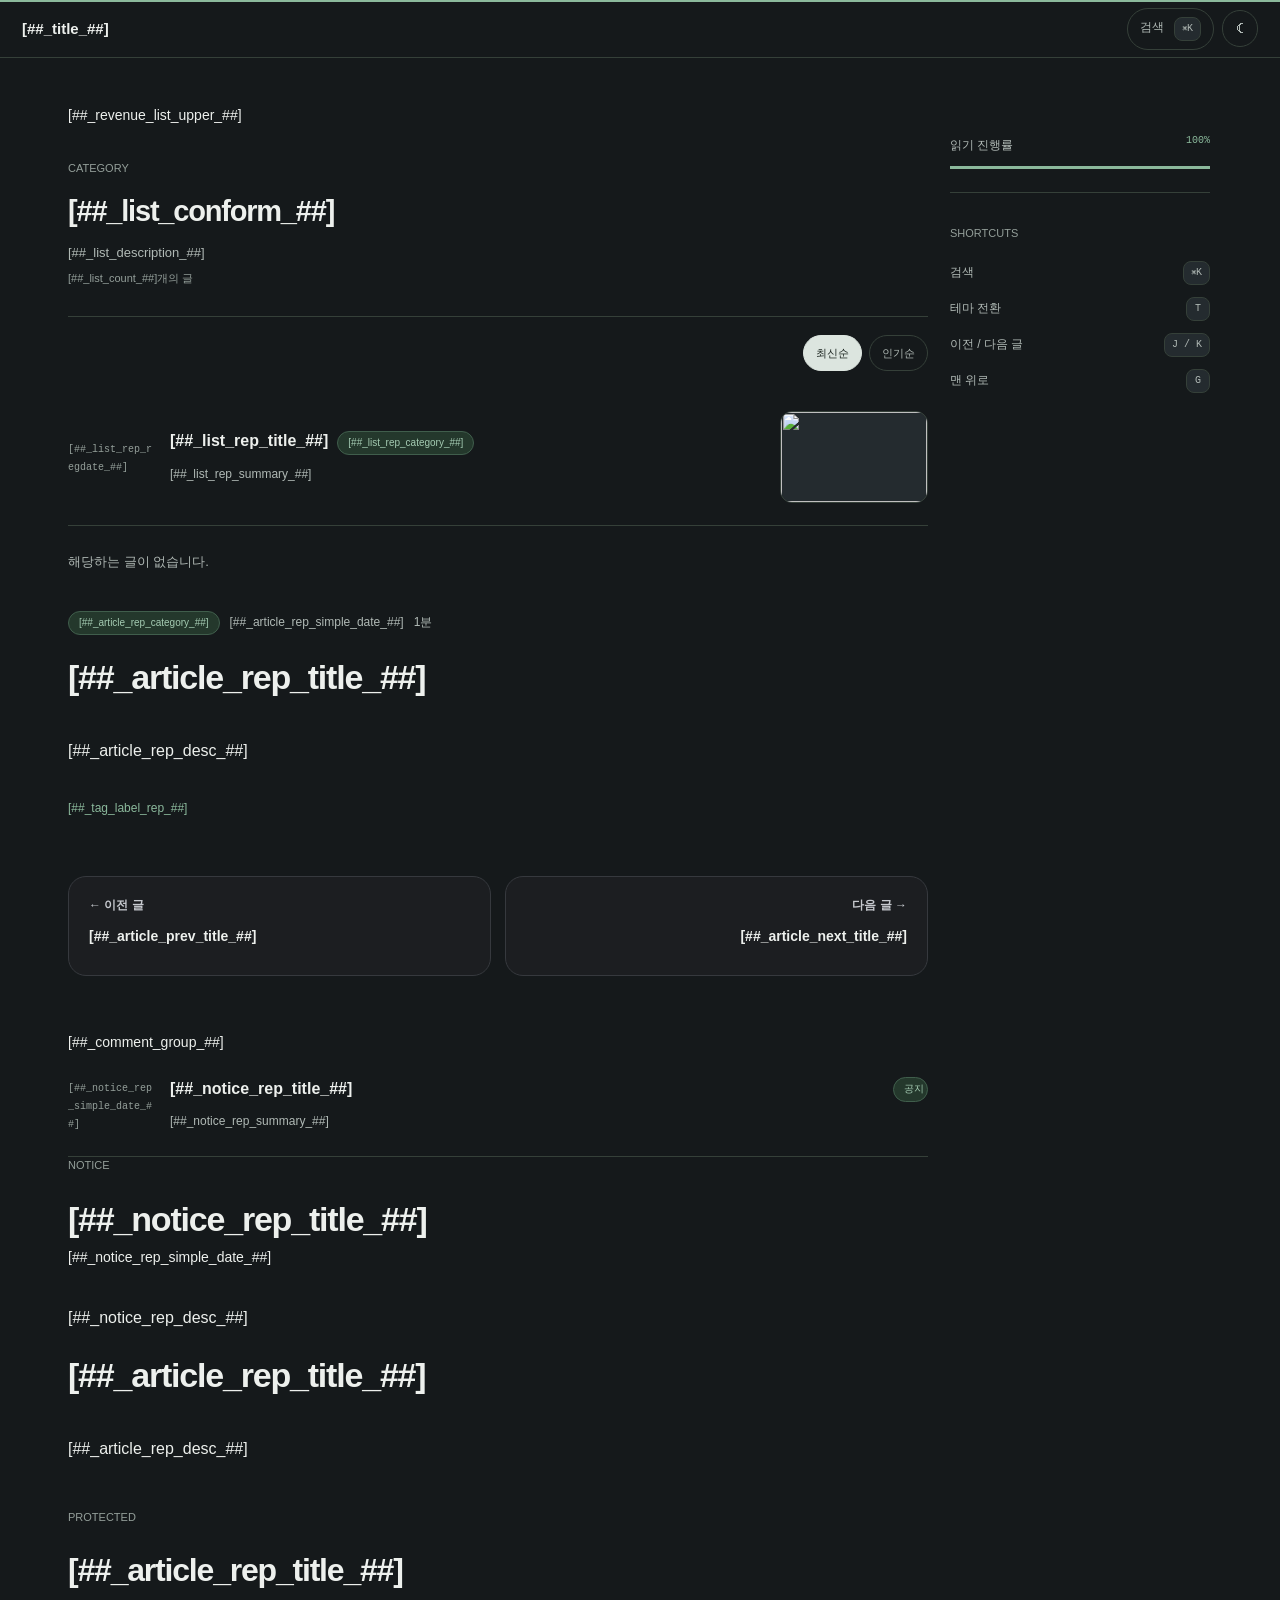
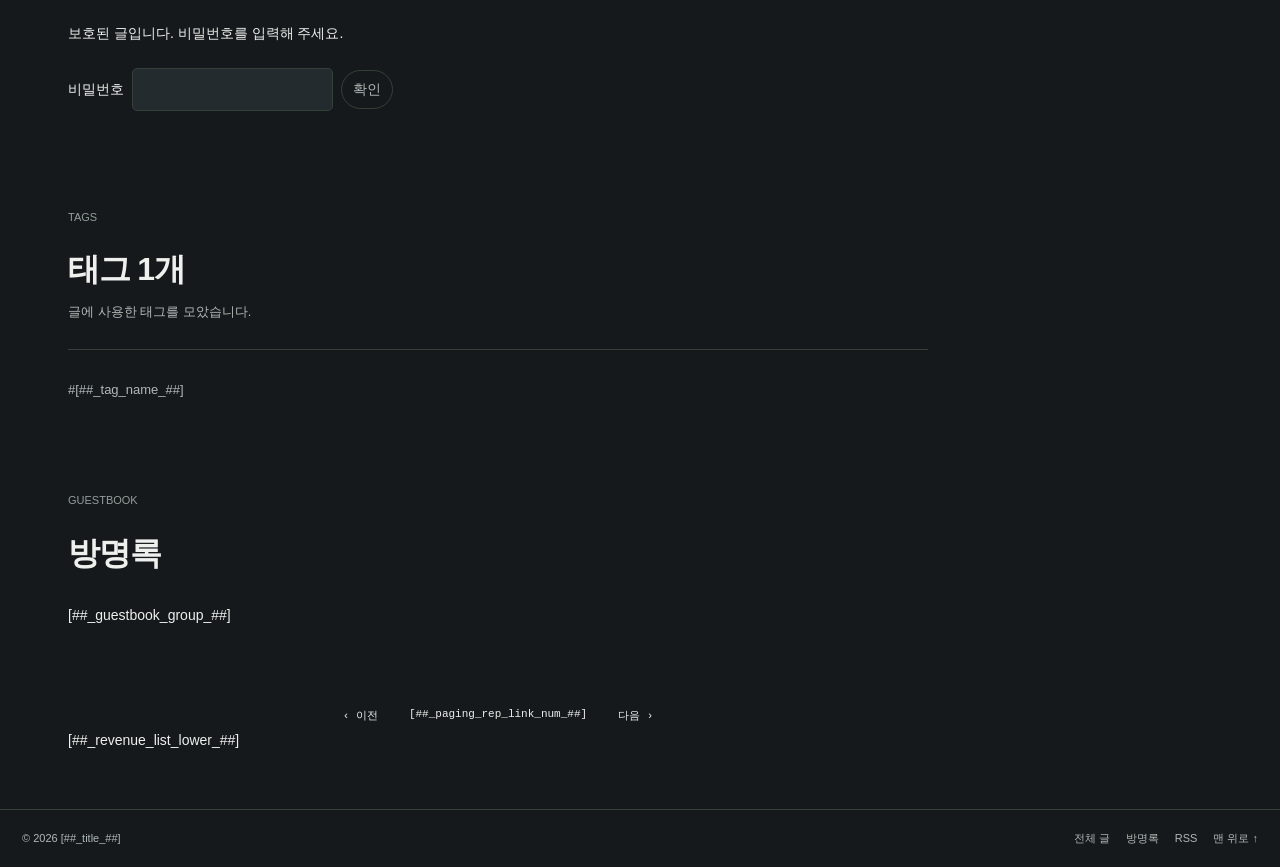
==== commit 3646091a: "feat: add previews and automated skin build" ====
--- a/skin.html
+++ b/skin.html
@@ -59,7 +59,7 @@
           <div class="section-line list-toolbar"><h2 class="home-list-title">최근 글</h2><nav class="category-filters" aria-label="카테고리 필터"></nav><div class="sort-controls" role="group" aria-label="정렬"><button type="button" data-sort="latest" aria-pressed="true">최신순</button><button type="button" data-sort="popular" aria-pressed="false">인기순</button></div></div>
           <div class="post-list" data-latest-list>
             <s_list_rep><article class="post-row" data-category="[##_list_rep_category_##]">
-              <time>[##_list_rep_regdate_##]</time><div class="post-copy"><div class="post-title-line"><a class="post-link" href="[##_list_rep_link_##]">[##_list_rep_title_##]</a><span class="post-badge" data-post-badge hidden></span></div><p>[##_list_rep_summary_##]</p></div><span class="read-time" data-read-time></span>
+              <time>[##_list_rep_regdate_##]</time><div class="post-copy"><div class="post-title-line"><a class="post-link" href="[##_list_rep_link_##]">[##_list_rep_title_##]</a><span class="post-badge" data-post-badge hidden></span></div><p>[##_list_rep_summary_##]</p></div><s_list_rep_thumbnail><a class="post-thumb" href="[##_list_rep_link_##]" tabindex="-1" aria-hidden="true"><img src="[##_list_rep_thumbnail_url_##]" alt="" loading="lazy" decoding="async"></a></s_list_rep_thumbnail><span class="read-time" data-read-time></span>
             </article></s_list_rep>
             <s_list_empty><p class="empty">해당하는 글이 없습니다.</p></s_list_empty>
           </div>
@@ -67,7 +67,7 @@
         </section>
       </s_list>
       <s_article_rep>
-        <s_index_article_rep><article class="post-row index-fallback" data-category="[##_article_rep_category_##]"><time>[##_article_rep_simple_date_##]</time><div class="post-copy"><div class="post-title-line"><a class="post-link" href="[##_article_rep_link_##]">[##_article_rep_title_##]</a><span class="post-badge" data-post-badge hidden></span></div><p>[##_article_rep_summary_##]</p></div><span class="read-time" data-read-time></span></article></s_index_article_rep>
+        <s_index_article_rep><article class="post-row index-fallback" data-category="[##_article_rep_category_##]"><time>[##_article_rep_simple_date_##]</time><div class="post-copy"><div class="post-title-line"><a class="post-link" href="[##_article_rep_link_##]">[##_article_rep_title_##]</a><span class="post-badge" data-post-badge hidden></span></div><p>[##_article_rep_summary_##]</p></div><s_article_rep_thumbnail><a class="post-thumb" href="[##_article_rep_link_##]" tabindex="-1" aria-hidden="true"><img src="[##_article_rep_thumbnail_url_##]" alt="" loading="lazy" decoding="async"></a></s_article_rep_thumbnail><span class="read-time" data-read-time></span></article></s_index_article_rep>
         <s_permalink_article_rep>
           <article class="entry" data-post-url="[##_article_rep_link_##]" data-post-category="[##_article_rep_category_##]">
             <header class="entry-header"><div class="entry-meta"><a class="post-badge" href="[##_article_rep_category_link_##]">[##_article_rep_category_##]</a><span data-series-position hidden></span><time>[##_article_rep_simple_date_##]</time><span data-entry-time></span></div><h1>[##_article_rep_title_##]</h1></header>
--- a/style.css
+++ b/style.css
@@ -156,3 +156,30 @@
 kbd{border-radius:8px}
 .post-neighbors a{border-radius:18px}
 @media(prefers-reduced-motion:reduce){html{scroll-behavior:auto}.post-neighbors a{transition:none}}
+
+/* Hierarchical category tree. */
+.rail-category .category_list,.rail-category .sub_category_list{position:relative}
+.rail-category .category_list>li,.rail-category .sub_category_list>li{position:relative}
+.rail-category .category_list>li{padding-left:0}
+.rail-category .sub_category_list{margin:2px 0 7px 8px;padding-left:18px;border-left:1px solid var(--line)}
+.rail-category .sub_category_list>li:before{content:'';position:absolute;left:-18px;top:18px;width:12px;border-top:1px solid var(--line)}
+.rail-category .category-branch>a{display:inline-block;width:calc(100% - 27px);vertical-align:middle}
+.rail-category .category-toggle{display:inline-flex;align-items:center;justify-content:center;width:22px;height:22px;min-height:0;margin:0 5px 0 0;padding:0;border:1px solid var(--line);border-radius:7px;background:var(--panel);color:var(--muted);font:12px/1 var(--mono);vertical-align:middle}
+.rail-category .category-toggle:hover{border-color:var(--green);color:var(--green)}
+
+/* Optional post thumbnails and comfortable editor images. */
+.post-thumb{display:block;width:148px;aspect-ratio:16/10;overflow:hidden;border:1px solid var(--line);border-radius:12px;background:var(--panel)}
+.post-thumb img{display:block;width:100%;height:100%;object-fit:cover;transition:transform .22s ease}
+.post-row:has(.post-thumb),#tt-body-index .post-row:has(.post-thumb){grid-template-columns:84px minmax(0,1fr) 148px;align-items:center}
+.post-row:hover .post-thumb img,.post-row:focus-within .post-thumb img{transform:scale(1.035)}
+.article-body figure.imageblock,.article-body figure.imagegridblock,.article-body figure.imageslideblock{max-width:100%;margin:34px auto}
+.article-body img{display:block;max-width:100%;height:auto;margin-left:auto;margin-right:auto;border-radius:12px}
+.article-body figcaption{margin-top:10px;line-height:1.7}
+
+/* Keep the article and its table of contents visually connected. */
+.has-entry .layout{grid-template-columns:minmax(0,860px) 260px;gap:22px;max-width:1180px;padding:0 28px}
+.reading-rail{padding-top:45px}
+.toc{padding-left:2px}
+@media(max-width:1000px){.has-entry .layout{grid-template-columns:minmax(0,1fr) 220px;gap:18px;padding:0 22px}.post-row:has(.post-thumb),#tt-body-index .post-row:has(.post-thumb){grid-template-columns:72px minmax(0,1fr) 128px}.post-thumb{width:128px}}
+@media(max-width:760px){.post-row:has(.post-thumb),#tt-body-index .post-row:has(.post-thumb){grid-template-columns:minmax(0,1fr) 92px}.post-row:has(.post-thumb) time{grid-column:1}.post-row:has(.post-thumb) .post-copy{grid-column:1;grid-row:2}.post-row:has(.post-thumb) .post-thumb{grid-column:2;grid-row:1/3;width:92px;align-self:center}.reading-rail{padding-top:22px}.article-body figure.imageblock,.article-body figure.imagegridblock,.article-body figure.imageslideblock{margin:26px auto}}
+@media(prefers-reduced-motion:reduce){.post-thumb img{transition:none}}
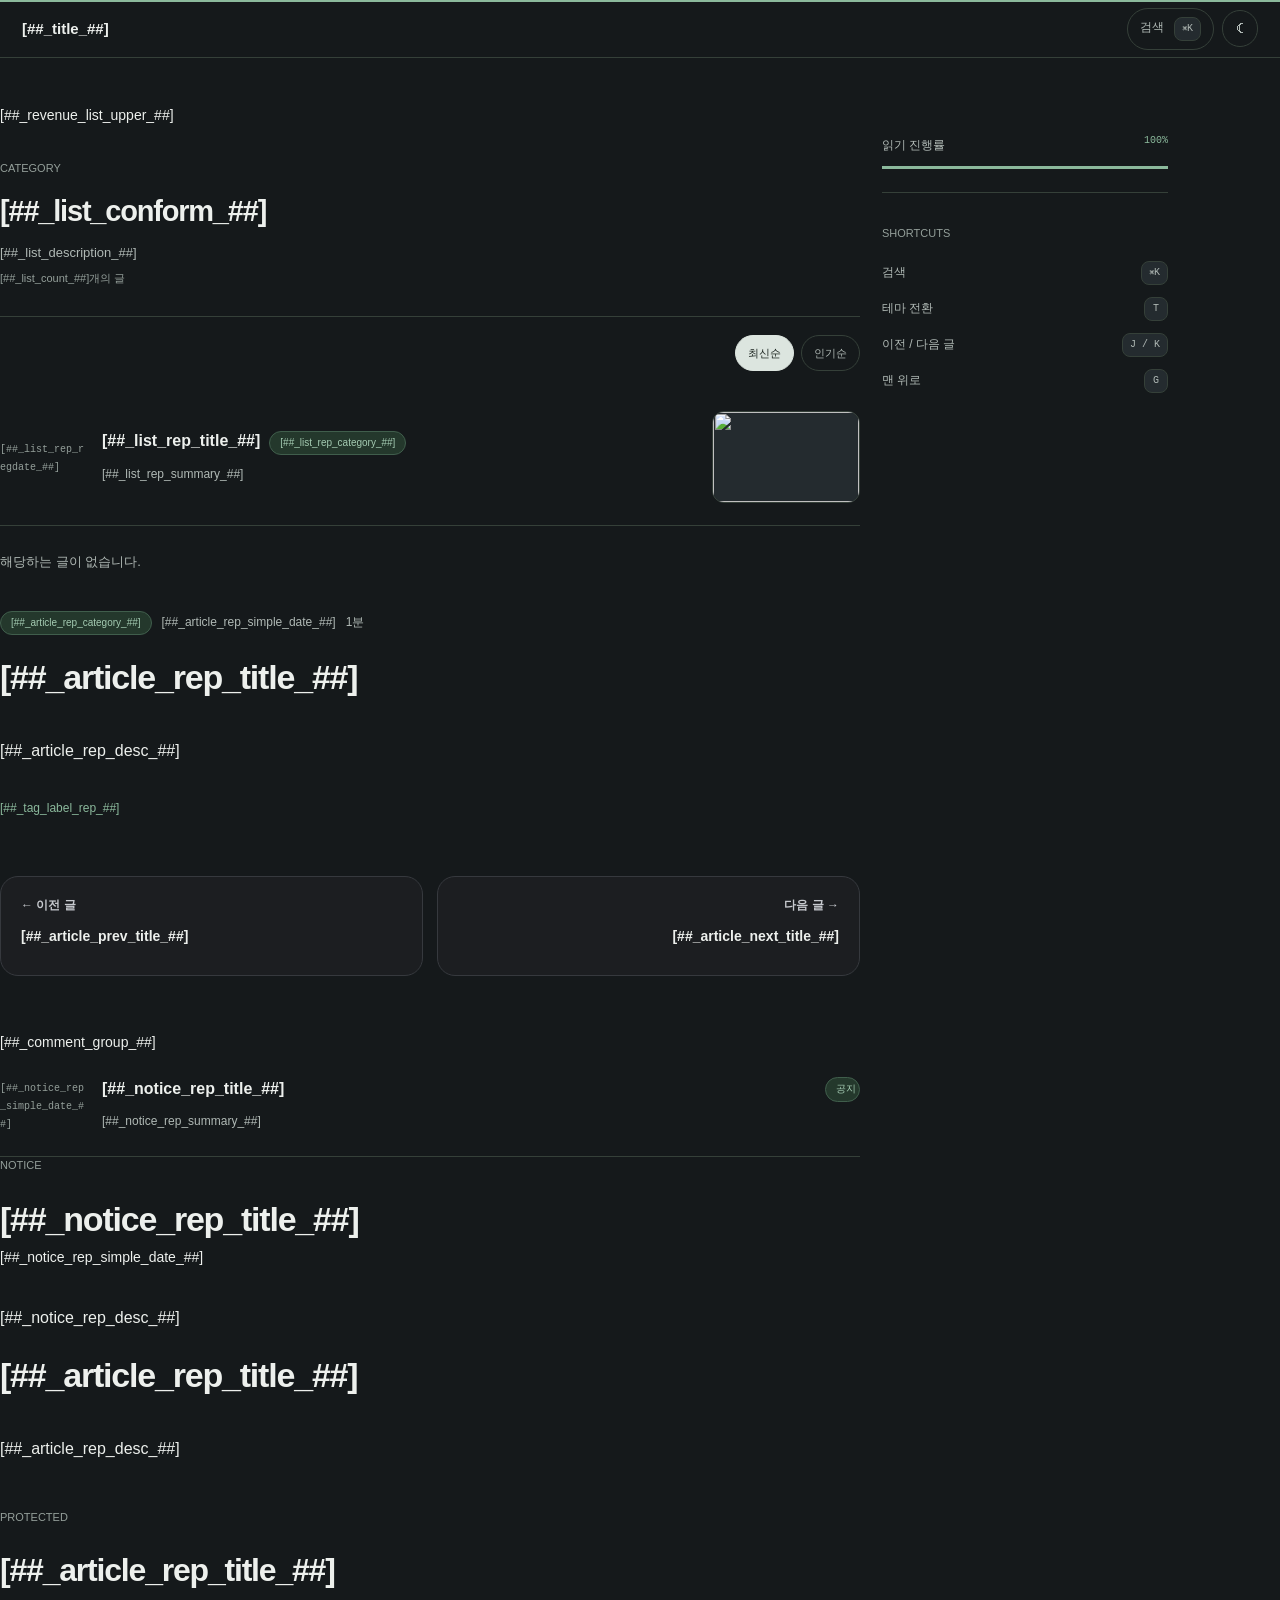
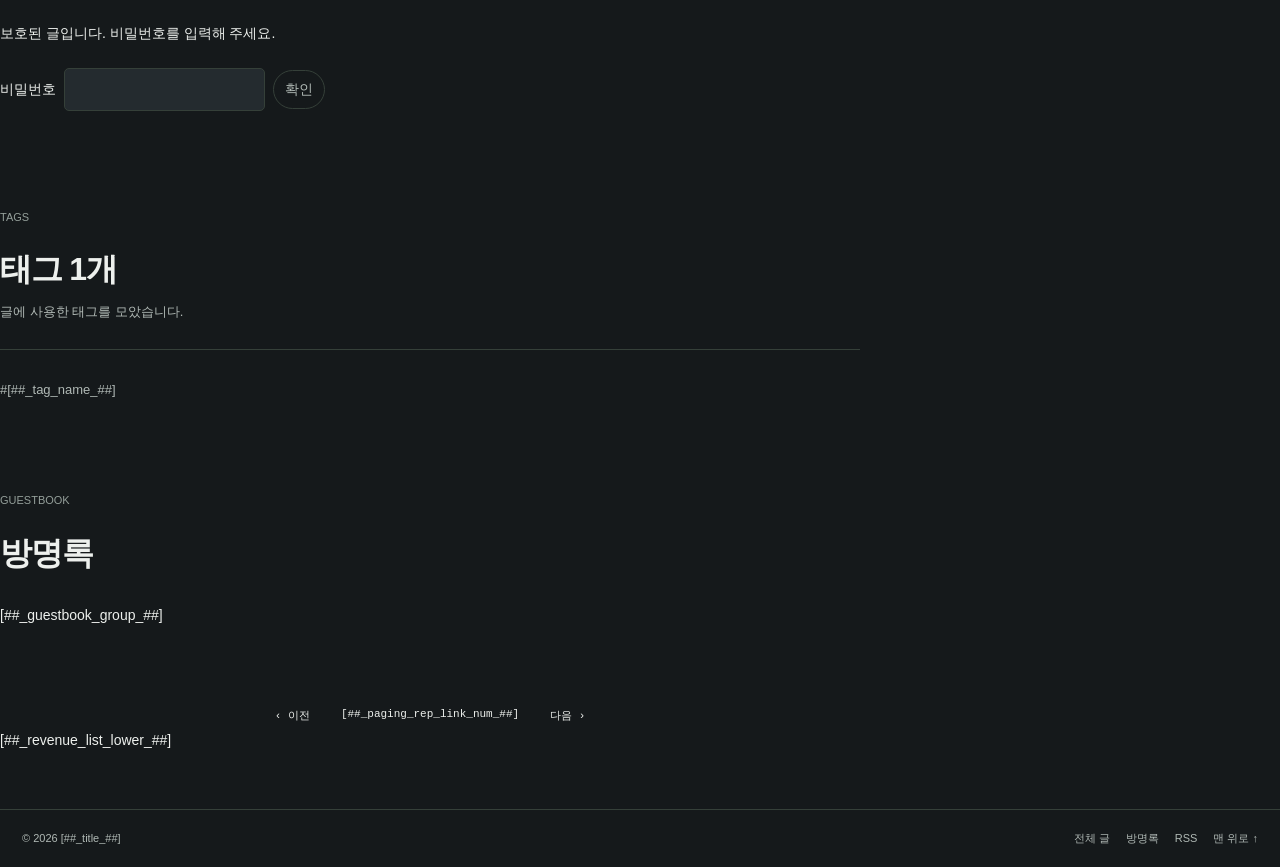
==== commit f71f919f: "feat: refine layout and add skin making post" ====
--- a/skin.html
+++ b/skin.html
@@ -31,7 +31,7 @@
   <div class="layout">
     <aside class="rail" id="left-rail" aria-label="시리즈와 카테고리">
       <nav class="rail-mobile-links" aria-label="모바일 보조 메뉴"><a href="[##_taglog_link_##]">태그</a><a href="[##_guestbook_link_##]">방명록</a><s_if_var_about-url><a href="[##_var_about-url_##]">소개</a></s_if_var_about-url></nav>
-      <section class="rail-series"><h2 class="eyebrow">SERIES</h2><div data-series-nav></div><p class="muted no-series" hidden>아직 등록한 시리즈가 없습니다.</p></section>
+      <section class="rail-series"><h2 class="eyebrow">시리즈</h2><div data-series-nav></div><p class="muted no-series" hidden>아직 등록한 시리즈가 없습니다.</p></section>
       <s_sidebar>
         <s_sidebar_element>
           <!-- 카테고리 -->
@@ -45,10 +45,10 @@
         <s_if_var_current-note><span class="status-pill"><span aria-hidden="true">●</span> [##_var_current-note_##]</span></s_if_var_current-note>
         <h1>[##_var_hero-title_##]</h1>
         <p>[##_desc_##]</p>
-        <div class="stats"><span data-total-posts hidden><b></b> posts</span><span><b data-series-count>0</b> series</span><span><b class="green">[##_count_today_##]</b> today</span></div>
+        <div class="stats"><span data-total-posts hidden>전체 글 <b></b></span><span>시리즈 <b data-series-count>0</b></span><span>오늘 <b>[##_count_today_##]</b></span></div>
       </section>
       <section class="series-section" id="series">
-        <div class="section-line"><h2>이어 읽는 시리즈</h2><button type="button" data-series-all hidden>ALL →</button></div>
+        <div class="section-line"><h2>이어 읽는 시리즈</h2><button type="button" data-series-all hidden>전체 보기</button></div>
         <div class="series-grid" data-series-grid></div>
         <p class="empty" data-series-empty hidden>시리즈를 등록하면 이곳에서 이어 읽을 수 있습니다.</p>
       </section>
@@ -58,7 +58,7 @@
           <header class="category-header"><p class="eyebrow">CATEGORY</p><h1>[##_list_conform_##]</h1><p>[##_list_description_##]</p><span class="result-count">[##_list_count_##]개의 글</span></header>
           <div class="section-line list-toolbar"><h2 class="home-list-title">최근 글</h2><nav class="category-filters" aria-label="카테고리 필터"></nav><div class="sort-controls" role="group" aria-label="정렬"><button type="button" data-sort="latest" aria-pressed="true">최신순</button><button type="button" data-sort="popular" aria-pressed="false">인기순</button></div></div>
           <div class="post-list" data-latest-list>
-            <s_list_rep><article class="post-row" data-category="[##_list_rep_category_##]">
+            <s_list_rep><article class="post-row" data-category="[##_list_rep_category_##]" data-post-url="[##_list_rep_link_##]" tabindex="0" role="link">
               <time>[##_list_rep_regdate_##]</time><div class="post-copy"><div class="post-title-line"><a class="post-link" href="[##_list_rep_link_##]">[##_list_rep_title_##]</a><span class="post-badge" data-post-badge hidden></span></div><p>[##_list_rep_summary_##]</p></div><s_list_rep_thumbnail><a class="post-thumb" href="[##_list_rep_link_##]" tabindex="-1" aria-hidden="true"><img src="[##_list_rep_thumbnail_url_##]" alt="" loading="lazy" decoding="async"></a></s_list_rep_thumbnail><span class="read-time" data-read-time></span>
             </article></s_list_rep>
             <s_list_empty><p class="empty">해당하는 글이 없습니다.</p></s_list_empty>
@@ -67,7 +67,7 @@
         </section>
       </s_list>
       <s_article_rep>
-        <s_index_article_rep><article class="post-row index-fallback" data-category="[##_article_rep_category_##]"><time>[##_article_rep_simple_date_##]</time><div class="post-copy"><div class="post-title-line"><a class="post-link" href="[##_article_rep_link_##]">[##_article_rep_title_##]</a><span class="post-badge" data-post-badge hidden></span></div><p>[##_article_rep_summary_##]</p></div><s_article_rep_thumbnail><a class="post-thumb" href="[##_article_rep_link_##]" tabindex="-1" aria-hidden="true"><img src="[##_article_rep_thumbnail_url_##]" alt="" loading="lazy" decoding="async"></a></s_article_rep_thumbnail><span class="read-time" data-read-time></span></article></s_index_article_rep>
+        <s_index_article_rep><article class="post-row index-fallback" data-category="[##_article_rep_category_##]" data-post-url="[##_article_rep_link_##]" tabindex="0" role="link"><time>[##_article_rep_simple_date_##]</time><div class="post-copy"><div class="post-title-line"><a class="post-link" href="[##_article_rep_link_##]">[##_article_rep_title_##]</a><span class="post-badge" data-post-badge hidden></span></div><p>[##_article_rep_summary_##]</p></div><s_article_rep_thumbnail><a class="post-thumb" href="[##_article_rep_link_##]" tabindex="-1" aria-hidden="true"><img src="[##_article_rep_thumbnail_url_##]" alt="" loading="lazy" decoding="async"></a></s_article_rep_thumbnail><span class="read-time" data-read-time></span></article></s_index_article_rep>
         <s_permalink_article_rep>
           <article class="entry" data-post-url="[##_article_rep_link_##]" data-post-category="[##_article_rep_category_##]">
             <header class="entry-header"><div class="entry-meta"><a class="post-badge" href="[##_article_rep_category_link_##]">[##_article_rep_category_##]</a><span data-series-position hidden></span><time>[##_article_rep_simple_date_##]</time><span data-entry-time></span></div><h1>[##_article_rep_title_##]</h1></header>
--- a/style.css
+++ b/style.css
@@ -110,11 +110,11 @@
 /* Highlight the full timeline row, not only its title. */
 #tt-body-index{--row-hover:#26332c}
 html[data-theme=light] #tt-body-index{--row-hover:#f0f2f4}
-#tt-body-index .post-row{transition:background-color .16s ease;}
-#tt-body-index .post-row:focus-within{background-color:var(--row-hover)}
+#tt-body-index .post-row{cursor:pointer;transform:scale(1);transform-origin:center;transition:background-color .16s ease,transform .2s ease,box-shadow .2s ease;}
+#tt-body-index .post-row:focus-within,#tt-body-index .post-row:focus{background-color:var(--row-hover);transform:scale(1.012);box-shadow:0 10px 28px rgb(0 0 0 / 10%);outline:none}
 #tt-body-index .post-row:focus-within .post-link{color:var(--green)}
-@media(hover:hover){#tt-body-index .post-row:hover{background-color:var(--row-hover)}#tt-body-index .post-row:hover .post-link{color:var(--green)}}
-@media(prefers-reduced-motion:reduce){#tt-body-index .post-row{transition:none}}
+@media(hover:hover){#tt-body-index .post-row:hover{background-color:var(--row-hover);transform:scale(1.012);box-shadow:0 10px 28px rgb(0 0 0 / 10%);z-index:2}#tt-body-index .post-row:hover .post-link{color:var(--green)}}
+@media(prefers-reduced-motion:reduce){#tt-body-index .post-row{transition:none;transform:none!important}}
 /* Give each timeline entry a rounded, comfortably padded hover area. */
 #tt-body-index .post-row,
 html[data-theme=light] #tt-body-index .post-row{padding:20px 22px;margin:0 0 14px;border-radius:14px;row-gap:12px}
@@ -182,4 +182,32 @@
 .toc{padding-left:2px}
 @media(max-width:1000px){.has-entry .layout{grid-template-columns:minmax(0,1fr) 220px;gap:18px;padding:0 22px}.post-row:has(.post-thumb),#tt-body-index .post-row:has(.post-thumb){grid-template-columns:72px minmax(0,1fr) 128px}.post-thumb{width:128px}}
 @media(max-width:760px){.post-row:has(.post-thumb),#tt-body-index .post-row:has(.post-thumb){grid-template-columns:minmax(0,1fr) 92px}.post-row:has(.post-thumb) time{grid-column:1}.post-row:has(.post-thumb) .post-copy{grid-column:1;grid-row:2}.post-row:has(.post-thumb) .post-thumb{grid-column:2;grid-row:1/3;width:92px;align-self:center}.reading-rail{padding-top:22px}.article-body figure.imageblock,.article-body figure.imagegridblock,.article-body figure.imageslideblock{margin:26px auto}}
+
+/* Use the full desktop width so the right rail reaches the viewport edge. */
+@media(min-width:1101px){
+  #tt-body-index .layout{width:100%;max-width:none;margin:0;grid-template-columns:264px minmax(0,1fr) 300px;padding:0}
+  #tt-body-index .home-intro{padding-left:54px;padding-right:28px}
+  #tt-body-index .rail{padding-left:30px;padding-right:28px}
+  .has-entry .layout{width:100%;max-width:none;margin:0;grid-template-columns:minmax(0,860px) minmax(280px,1fr);gap:22px;padding:0}
+  .has-entry #main{width:min(100%,860px);justify-self:end}
+  .has-entry .reading-rail{width:100%;padding-right:32px}
+}
+
+/* Quiet Korean typography for series and small home statistics. */
+:root{--series-accent:#d0b27c;--series-soft:#a39b8d}
+html[data-theme=light]{--series-accent:#735b36;--series-soft:#756d61}
+#tt-body-index .stats{font-family:inherit;font-size:12px;color:var(--series-soft);gap:18px}
+#tt-body-index .stats b,#tt-body-index .stats b.green{font-family:inherit;font-size:13px;font-weight:650;color:var(--text);margin-left:4px;margin-right:0}
+#tt-body-index .rail-series h2,#tt-body-index .rail .series-section h2{color:var(--series-soft)}
+#tt-body-index .series-nav-link{font-family:inherit;color:var(--text)}
+#tt-body-index .series-nav-link small{font-family:inherit;color:var(--series-accent)}
+#tt-body-index .series-card{padding-left:14px;border-left:2px solid color-mix(in srgb,var(--series-accent) 55%,transparent)}
+#tt-body-index .series-card:hover{border-left-color:var(--series-accent)}
+#tt-body-index .series-card .eyebrow{display:block;font-family:inherit;font-size:10px;letter-spacing:0;color:var(--series-soft);margin-bottom:5px}
+#tt-body-index .series-card h3{font-family:inherit;font-size:14px;font-weight:600;letter-spacing:-.15px}
+#tt-body-index .series-card small{font-family:inherit;color:var(--series-soft)}
+#tt-body-index .series-card small b{color:var(--series-accent);font-weight:650}
+#tt-body-index .series-card progress::-webkit-progress-value{background:var(--series-accent)}
+#tt-body-index .series-card progress::-moz-progress-bar{background:var(--series-accent)}
+#tt-body-index [data-series-all]{font-family:inherit;color:var(--series-soft)}
 @media(prefers-reduced-motion:reduce){.post-thumb img{transition:none}}
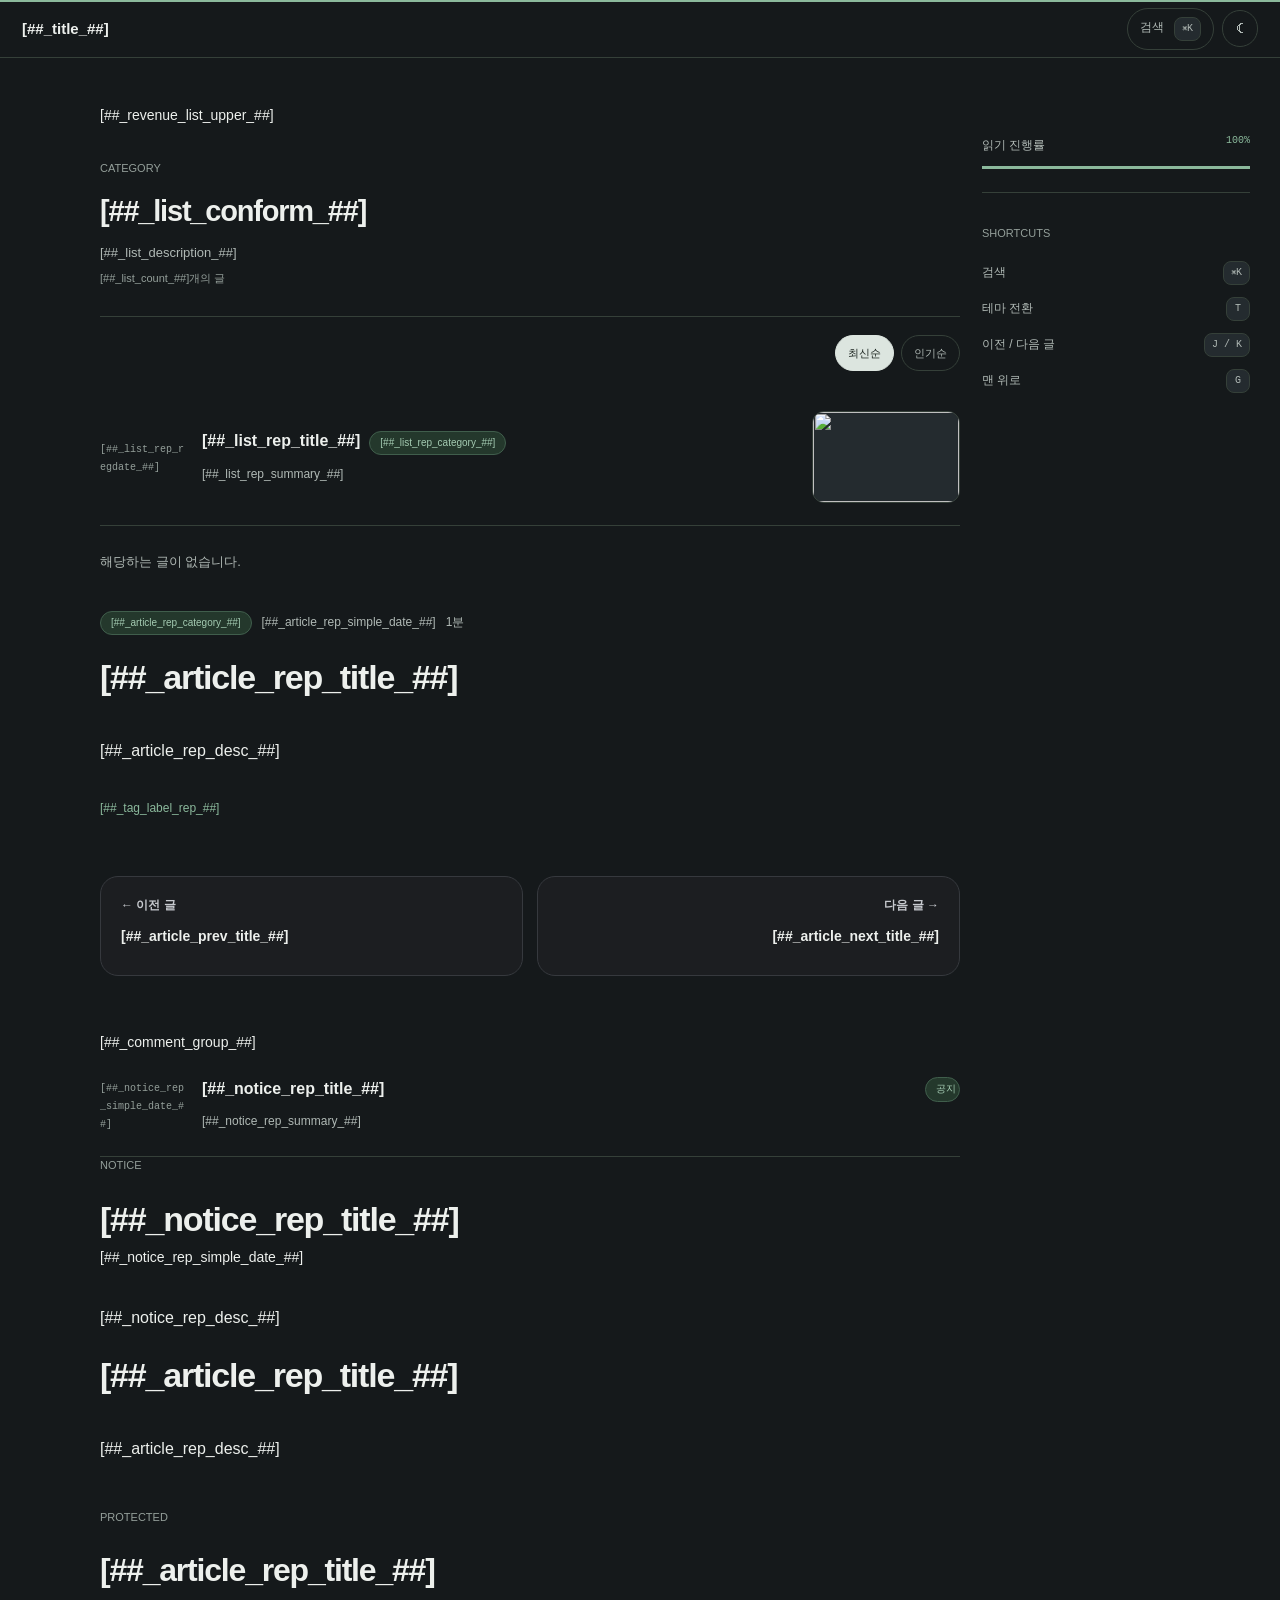
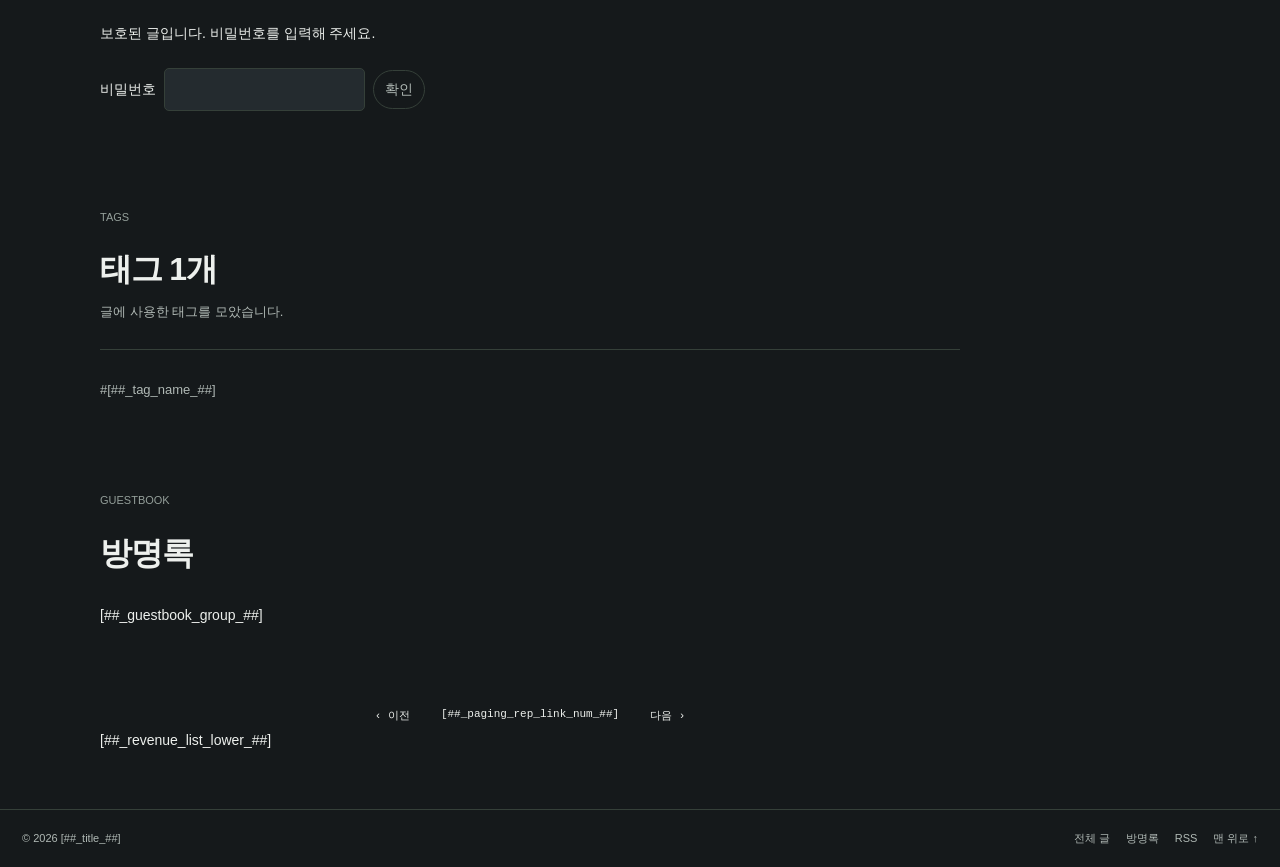
==== commit 66a25aac: "feat: add social links and polish timeline layout" ====
--- a/skin.html
+++ b/skin.html
@@ -46,6 +46,7 @@
         <h1>[##_var_hero-title_##]</h1>
         <p>[##_desc_##]</p>
         <div class="stats"><span data-total-posts hidden>전체 글 <b></b></span><span>시리즈 <b data-series-count>0</b></span><span>오늘 <b>[##_count_today_##]</b></span></div>
+        <div class="home-links"><nav class="social-links" aria-label="외부 링크"><s_if_var_github-url><a href="[##_var_github-url_##]" target="_blank" rel="noopener noreferrer" aria-label="GitHub" title="GitHub">🐙</a></s_if_var_github-url><s_if_var_instagram-url><a href="[##_var_instagram-url_##]" target="_blank" rel="noopener noreferrer" aria-label="Instagram" title="Instagram">📷</a></s_if_var_instagram-url><s_if_var_email-url><a href="[##_var_email-url_##]" aria-label="이메일" title="이메일">✉️</a></s_if_var_email-url></nav><span class="skin-version" aria-label="스킨 버전">v1.1.0</span></div>
       </section>
       <section class="series-section" id="series">
         <div class="section-line"><h2>이어 읽는 시리즈</h2><button type="button" data-series-all hidden>전체 보기</button></div>
--- a/style.css
+++ b/style.css
@@ -110,11 +110,14 @@
 /* Highlight the full timeline row, not only its title. */
 #tt-body-index{--row-hover:#26332c}
 html[data-theme=light] #tt-body-index{--row-hover:#f0f2f4}
-#tt-body-index .post-row{cursor:pointer;transform:scale(1);transform-origin:center;transition:background-color .16s ease,transform .2s ease,box-shadow .2s ease;}
-#tt-body-index .post-row:focus-within,#tt-body-index .post-row:focus{background-color:var(--row-hover);transform:scale(1.012);box-shadow:0 10px 28px rgb(0 0 0 / 10%);outline:none}
+#tt-body-index .post-row{cursor:pointer;transition:background-color .16s ease,box-shadow .2s ease;}
+#tt-body-index .post-row>time,#tt-body-index .post-row>.post-copy,#tt-body-index .post-row>.post-thumb{transform:scale(1);transform-origin:left center;transition:transform .2s ease}
+#tt-body-index .post-row>.post-thumb{transform-origin:right center}
+#tt-body-index .post-row:focus-within,#tt-body-index .post-row:focus{background-color:var(--row-hover);box-shadow:0 10px 28px rgb(0 0 0 / 10%);outline:none}
+#tt-body-index .post-row:focus-within>time,#tt-body-index .post-row:focus-within>.post-copy,#tt-body-index .post-row:focus-within>.post-thumb,#tt-body-index .post-row:focus>time,#tt-body-index .post-row:focus>.post-copy,#tt-body-index .post-row:focus>.post-thumb{transform:scale(1.012)}
 #tt-body-index .post-row:focus-within .post-link{color:var(--green)}
-@media(hover:hover){#tt-body-index .post-row:hover{background-color:var(--row-hover);transform:scale(1.012);box-shadow:0 10px 28px rgb(0 0 0 / 10%);z-index:2}#tt-body-index .post-row:hover .post-link{color:var(--green)}}
-@media(prefers-reduced-motion:reduce){#tt-body-index .post-row{transition:none;transform:none!important}}
+@media(hover:hover){#tt-body-index .post-row:hover{background-color:var(--row-hover);box-shadow:0 10px 28px rgb(0 0 0 / 10%);z-index:2}#tt-body-index .post-row:hover>time,#tt-body-index .post-row:hover>.post-copy,#tt-body-index .post-row:hover>.post-thumb{transform:scale(1.012)}#tt-body-index .post-row:hover .post-link{color:var(--green)}}
+@media(prefers-reduced-motion:reduce){#tt-body-index .post-row,#tt-body-index .post-row>time,#tt-body-index .post-row>.post-copy,#tt-body-index .post-row>.post-thumb{transition:none;transform:none!important}}
 /* Give each timeline entry a rounded, comfortably padded hover area. */
 #tt-body-index .post-row,
 html[data-theme=light] #tt-body-index .post-row{padding:20px 22px;margin:0 0 14px;border-radius:14px;row-gap:12px}
@@ -170,7 +173,9 @@
 /* Optional post thumbnails and comfortable editor images. */
 .post-thumb{display:block;width:148px;aspect-ratio:16/10;overflow:hidden;border:1px solid var(--line);border-radius:12px;background:var(--panel)}
 .post-thumb img{display:block;width:100%;height:100%;object-fit:cover;transition:transform .22s ease}
-.post-row:has(.post-thumb),#tt-body-index .post-row:has(.post-thumb){grid-template-columns:84px minmax(0,1fr) 148px;align-items:center}
+.post-row:has(.post-thumb){grid-template-columns:84px minmax(0,1fr) 148px;align-items:center}
+#tt-body-index .post-row:has(.post-thumb){grid-template-columns:58px minmax(0,1fr) 148px;align-items:start}
+#tt-body-index .post-row:has(.post-thumb) .post-thumb{align-self:start}
 .post-row:hover .post-thumb img,.post-row:focus-within .post-thumb img{transform:scale(1.035)}
 .article-body figure.imageblock,.article-body figure.imagegridblock,.article-body figure.imageslideblock{max-width:100%;margin:34px auto}
 .article-body img{display:block;max-width:100%;height:auto;margin-left:auto;margin-right:auto;border-radius:12px}
@@ -180,17 +185,42 @@
 .has-entry .layout{grid-template-columns:minmax(0,860px) 260px;gap:22px;max-width:1180px;padding:0 28px}
 .reading-rail{padding-top:45px}
 .toc{padding-left:2px}
-@media(max-width:1000px){.has-entry .layout{grid-template-columns:minmax(0,1fr) 220px;gap:18px;padding:0 22px}.post-row:has(.post-thumb),#tt-body-index .post-row:has(.post-thumb){grid-template-columns:72px minmax(0,1fr) 128px}.post-thumb{width:128px}}
-@media(max-width:760px){.post-row:has(.post-thumb),#tt-body-index .post-row:has(.post-thumb){grid-template-columns:minmax(0,1fr) 92px}.post-row:has(.post-thumb) time{grid-column:1}.post-row:has(.post-thumb) .post-copy{grid-column:1;grid-row:2}.post-row:has(.post-thumb) .post-thumb{grid-column:2;grid-row:1/3;width:92px;align-self:center}.reading-rail{padding-top:22px}.article-body figure.imageblock,.article-body figure.imagegridblock,.article-body figure.imageslideblock{margin:26px auto}}
+@media(max-width:1000px){.has-entry .layout{grid-template-columns:minmax(0,1fr) 220px;gap:18px;padding:0 22px}.post-row:has(.post-thumb){grid-template-columns:72px minmax(0,1fr) 128px}#tt-body-index .post-row:has(.post-thumb){grid-template-columns:58px minmax(0,1fr) 128px}.post-thumb{width:128px}}
+@media(max-width:760px){
+  .post-row:has(.post-thumb){grid-template-columns:minmax(0,1fr) 92px}
+  .post-row:has(.post-thumb) time{grid-column:1;grid-row:1}
+  .post-row:has(.post-thumb) .post-copy{grid-column:1;grid-row:2;min-width:0}
+  .post-row:has(.post-thumb) .post-thumb{grid-column:2;grid-row:1/3;width:92px;align-self:center}
+  #tt-body-index .post-row:has(.post-thumb){grid-template-columns:43px minmax(0,1fr) 92px;gap:15px}
+  #tt-body-index .post-row:has(.post-thumb) time{grid-column:1;grid-row:1}
+  #tt-body-index .post-row:has(.post-thumb) .post-copy{grid-column:2;grid-row:1/3;min-width:0}
+  #tt-body-index .post-row:has(.post-thumb) .post-thumb{grid-column:3;grid-row:1/3;width:92px;align-self:start}
+  .reading-rail{padding-top:22px}
+  .article-body figure.imageblock,.article-body figure.imagegridblock,.article-body figure.imageslideblock{margin:26px auto}
+}
+
+@media(max-width:600px){
+  .topbar{min-width:0}
+  .topbar .brand{max-width:120px}
+  .topbar .top-nav{display:none}
+  .topbar .preview-link{display:none}
+  #tt-body-index .post-row:has(.post-thumb){grid-template-columns:34px minmax(0,1fr);gap:12px}
+  #tt-body-index .post-row:has(.post-thumb) time{grid-column:1;grid-row:1}
+  #tt-body-index .post-row:has(.post-thumb) .post-copy{grid-column:2;grid-row:1;min-width:0}
+  #tt-body-index .post-row:has(.post-thumb) .post-thumb{grid-column:2;grid-row:2;width:min(160px,100%);justify-self:start;margin-top:4px}
+  #tt-body-index .post-row:before{left:52px}
+  #tt-body-index .post-row:after{left:49px}
+  #tt-body-index .post-link{overflow-wrap:anywhere;word-break:keep-all}
+}
 
 /* Use the full desktop width so the right rail reaches the viewport edge. */
 @media(min-width:1101px){
   #tt-body-index .layout{width:100%;max-width:none;margin:0;grid-template-columns:264px minmax(0,1fr) 300px;padding:0}
   #tt-body-index .home-intro{padding-left:54px;padding-right:28px}
   #tt-body-index .rail{padding-left:30px;padding-right:28px}
-  .has-entry .layout{width:100%;max-width:none;margin:0;grid-template-columns:minmax(0,860px) minmax(280px,1fr);gap:22px;padding:0}
-  .has-entry #main{width:min(100%,860px);justify-self:end}
-  .has-entry .reading-rail{width:100%;padding-right:32px}
+  body.has-entry:not(#tt-body-index) .layout{width:100%;max-width:none;margin:0;grid-template-columns:minmax(32px,1fr) minmax(0,860px) 280px;gap:22px;padding:0 18px 0 0}
+  body.has-entry:not(#tt-body-index) #main{grid-column:2;width:100%;justify-self:stretch}
+  body.has-entry:not(#tt-body-index) .reading-rail{grid-column:3;width:100%;padding-right:12px}
 }
 
 /* Quiet Korean typography for series and small home statistics. */
@@ -211,3 +241,18 @@
 #tt-body-index .series-card progress::-moz-progress-bar{background:var(--series-accent)}
 #tt-body-index [data-series-all]{font-family:inherit;color:var(--series-soft)}
 @media(prefers-reduced-motion:reduce){.post-thumb img{transition:none}}
+
+/* Home profile links and visible skin version. */
+#tt-body-index .home-links{display:flex;align-items:center;justify-content:space-between;gap:14px;margin-top:24px;padding-top:20px;border-top:1px solid var(--home-border)}
+#tt-body-index .social-links{display:flex;align-items:center;gap:8px}
+#tt-body-index .social-links:empty{display:none}
+#tt-body-index .social-links a{display:inline-flex;align-items:center;justify-content:center;width:34px;height:34px;border:1px solid var(--home-border);border-radius:50%;background:transparent;font-size:15px;line-height:1;filter:grayscale(.25);transition:transform .18s ease,border-color .18s ease,background-color .18s ease}
+#tt-body-index .social-links a:hover,#tt-body-index .social-links a:focus-visible{color:inherit;background:var(--row-hover);border-color:var(--green);transform:translateY(-2px)}
+#tt-body-index .skin-version{color:var(--subtle);font:10px/1.4 var(--mono);white-space:nowrap}
+@media(max-width:760px){#tt-body-index .home-links{margin-top:18px;padding-top:16px;justify-content:flex-start}#tt-body-index .skin-version{margin-left:auto}}
+@media(prefers-reduced-motion:reduce){#tt-body-index .social-links a{transition:none}#tt-body-index .social-links a:hover,#tt-body-index .social-links a:focus-visible{transform:none}}
+
+/* TOC links grow in place without moving the article layout. */
+.toc a{display:block;transform:scale(1);transform-origin:left center;transition:transform .18s ease,color .18s ease}
+.toc a:hover,.toc a:focus-visible{transform:scale(1.045);color:var(--green)}
+@media(prefers-reduced-motion:reduce){.toc a{transition:none}.toc a:hover,.toc a:focus-visible{transform:none}}
